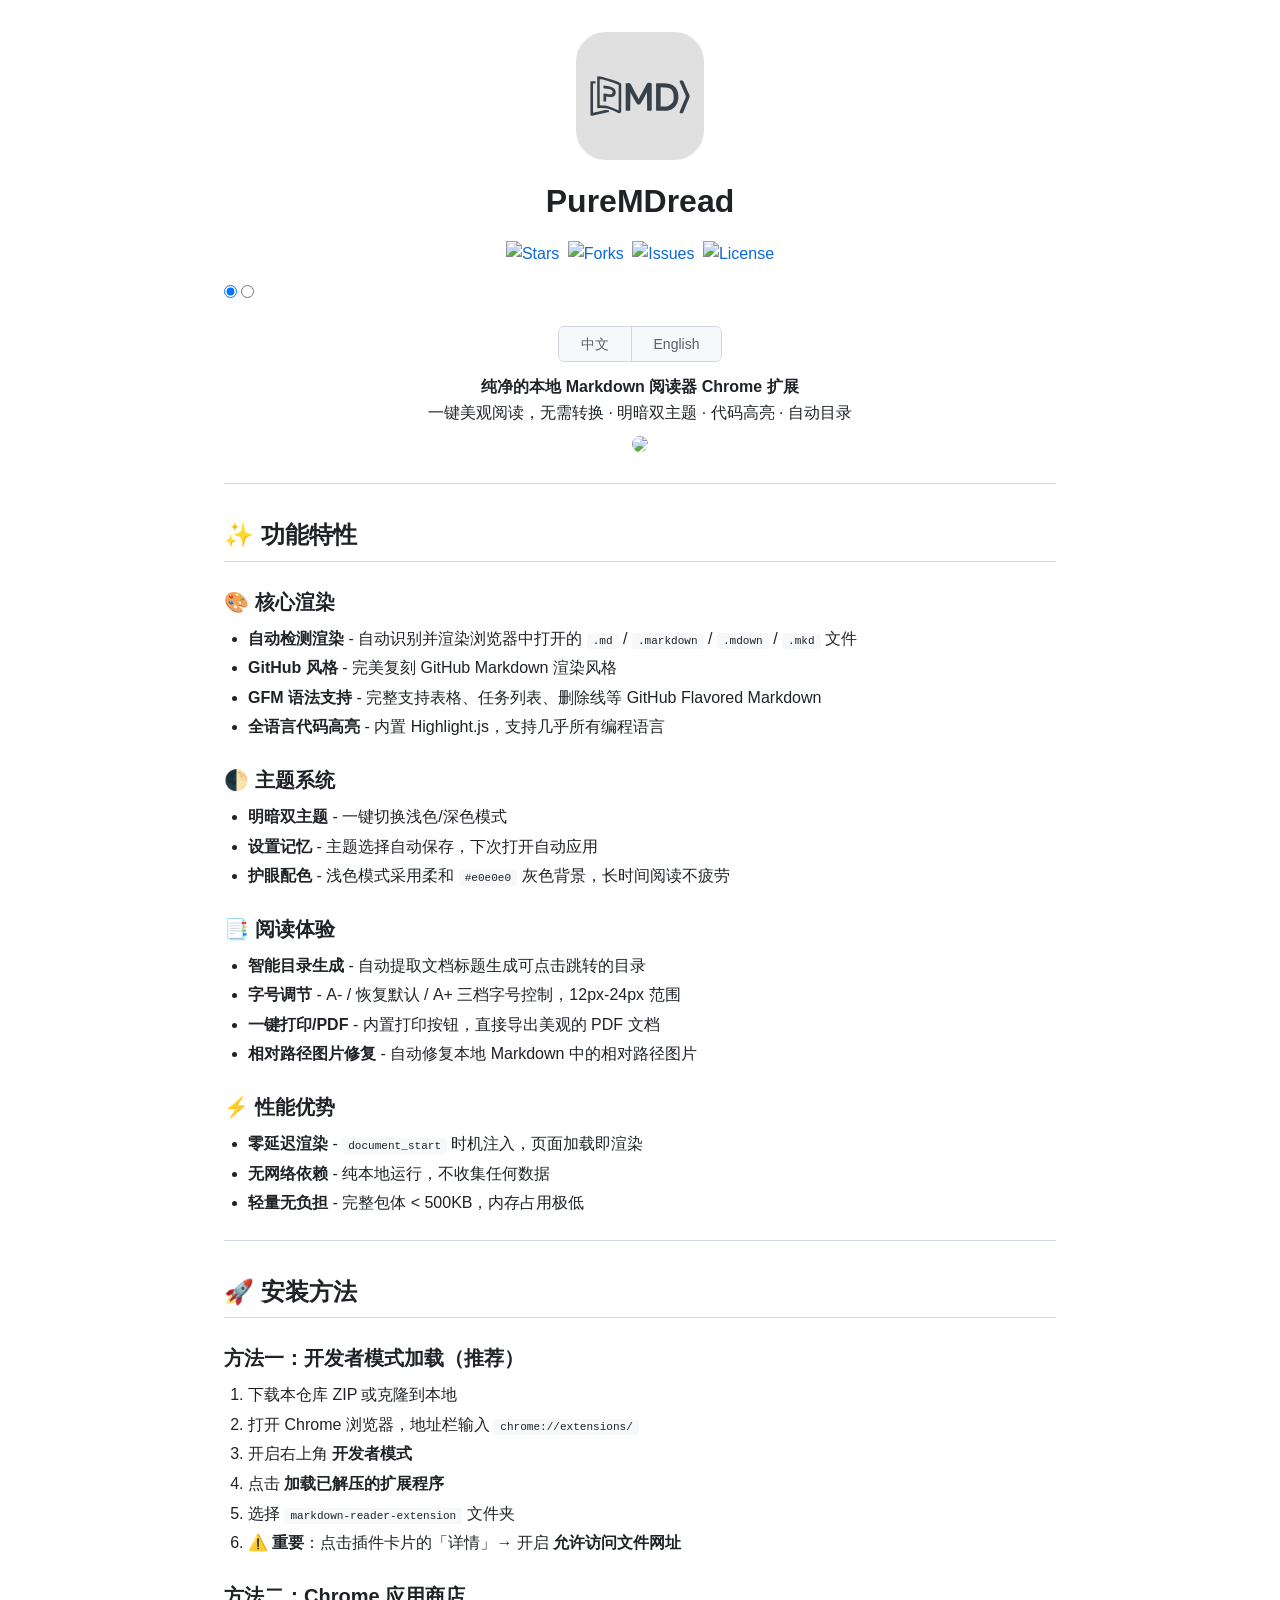
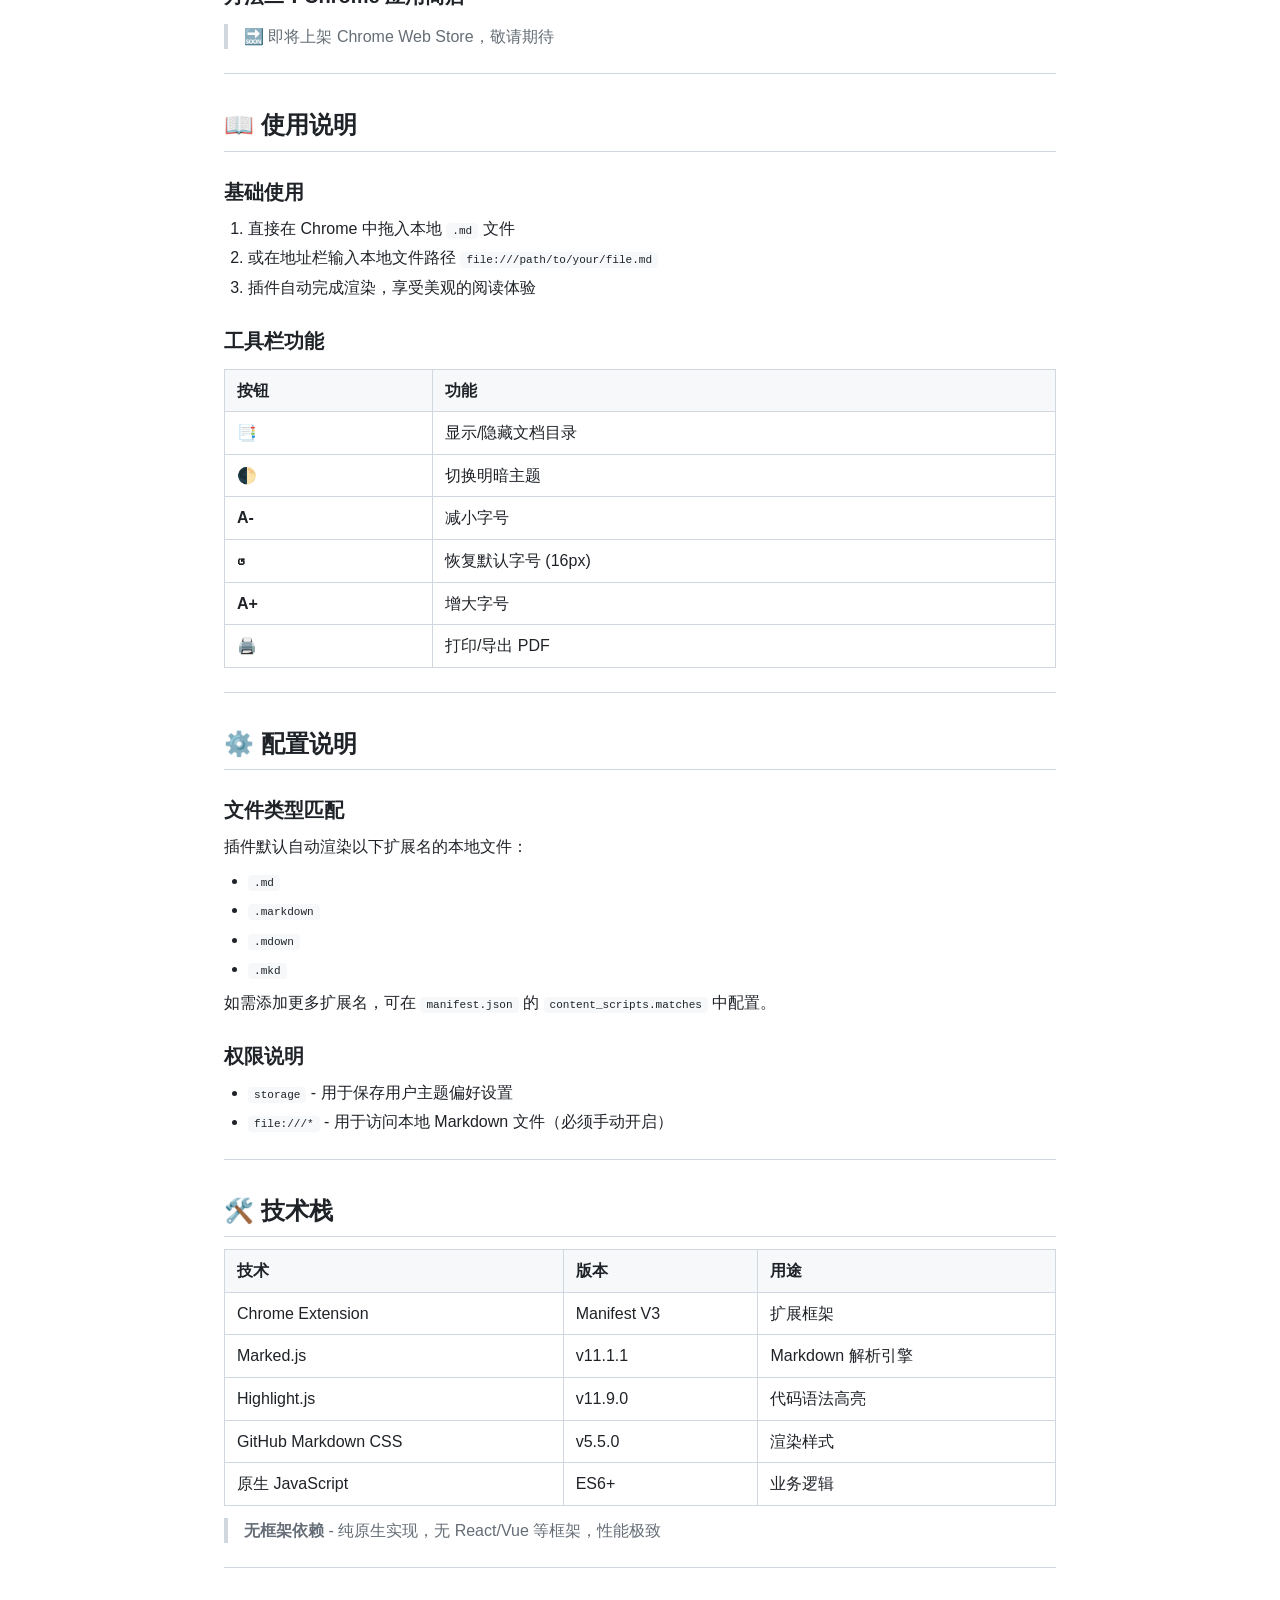
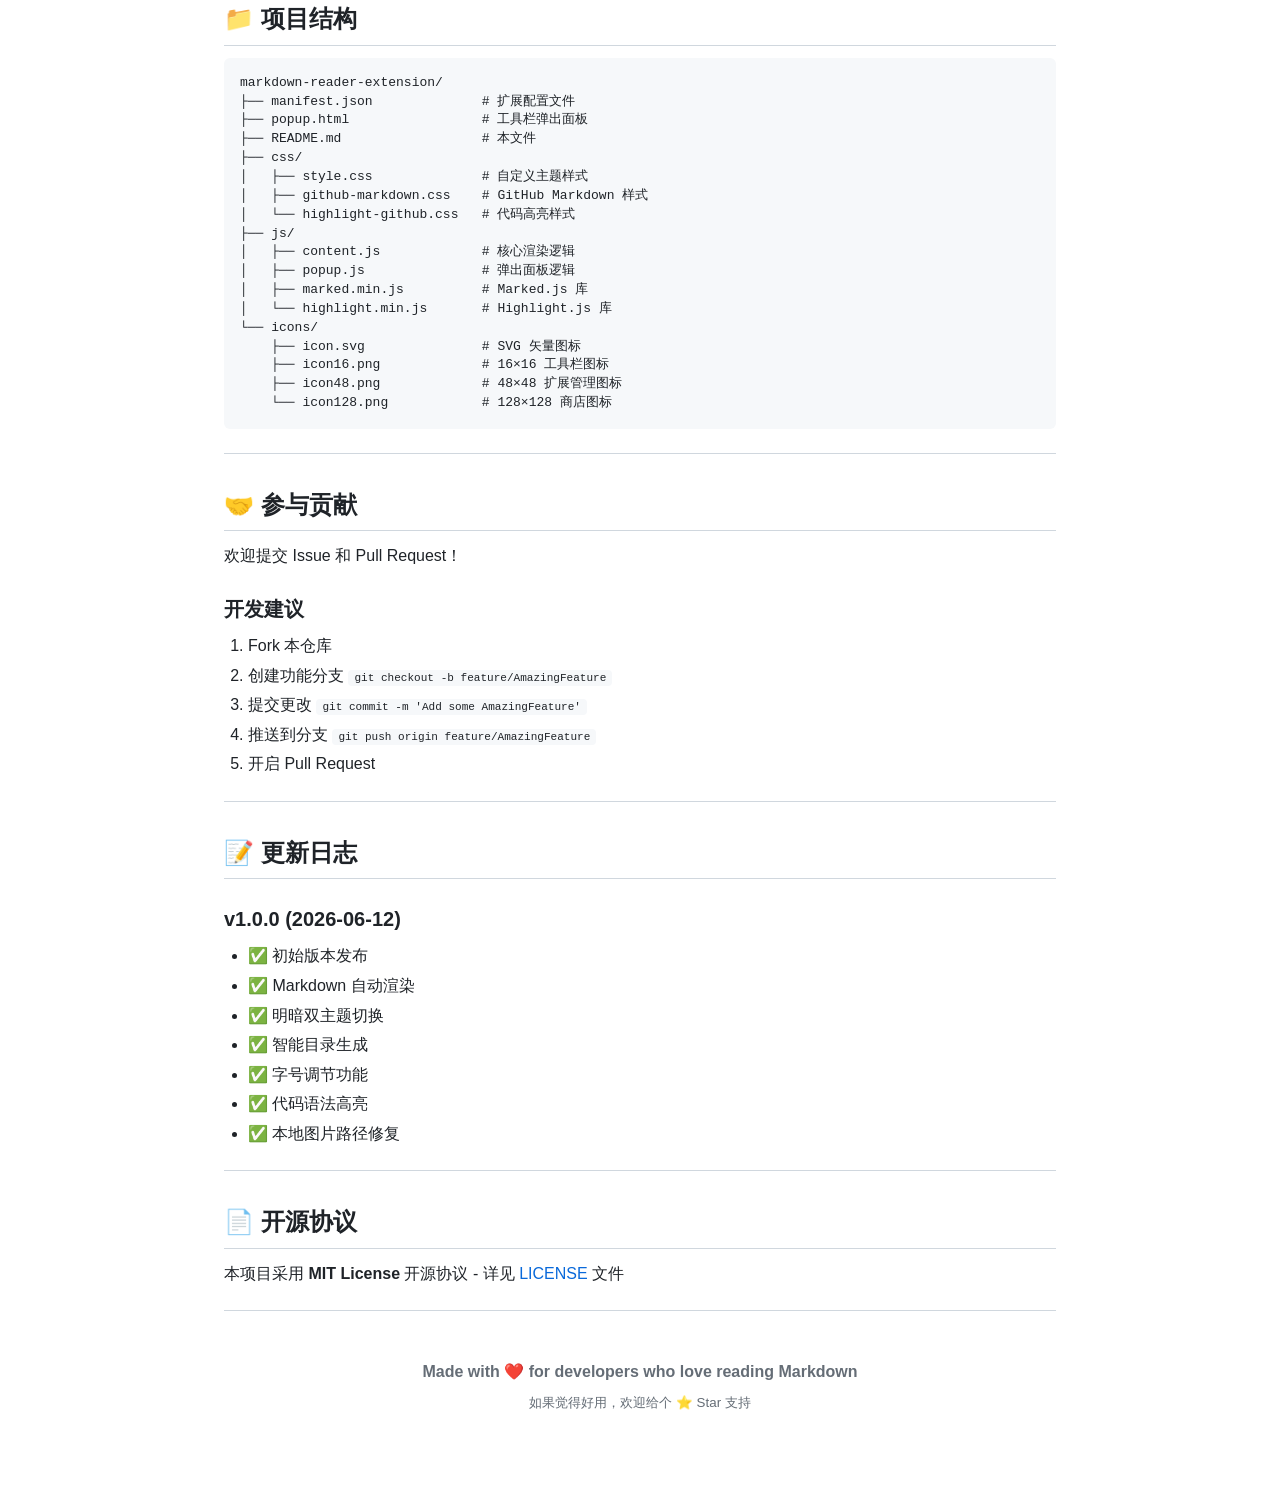
==== index.html @ 2bc2421d "docs: add GitHub Pages index.html with CSS language switch" ====
<!DOCTYPE html>
<html lang="zh-CN">
<head>
<meta charset="UTF-8">
<meta name="viewport" content="width=device-width, initial-scale=1.0">
<title>PureMDread</title>
<style>
* { margin: 0; padding: 0; box-sizing: border-box; }
body {
  font-family: -apple-system, BlinkMacSystemFont, "Segoe UI", Helvetica, Arial, sans-serif;
  background: #fff; color: #1f2328; line-height: 1.6;
  max-width: 880px; margin: 0 auto; padding: 32px 24px 64px;
}
img { max-width: 100%; }
a { color: #0969da; text-decoration: none; }
a:hover { text-decoration: underline; }
h1 { font-size: 2em; margin: 8px 0 0; }
h2 { font-size: 1.5em; margin: 32px 0 12px; padding-bottom: 6px; border-bottom: 1px solid #d0d7de; }
h3 { font-size: 1.25em; margin: 24px 0 8px; }
p { margin: 8px 0; }
ul, ol { padding-left: 24px; margin: 8px 0; }
li { margin: 4px 0; }
hr { border: 0; border-top: 1px solid #d0d7de; margin: 24px 0; }
pre { background: #f6f8fa; padding: 16px; border-radius: 6px; overflow-x: auto; font-size: 13px; line-height: 1.45; }
code { background: #f6f8fa; padding: 2px 6px; border-radius: 4px; font-size: 85%; }
pre code { background: none; padding: 0; }
table { border-collapse: collapse; width: 100%; margin: 12px 0; }
th, td { padding: 8px 12px; border: 1px solid #d0d7de; text-align: left; }
th { background: #f6f8fa; font-weight: 600; }
blockquote { border-left: 4px solid #d0d7de; padding: 0 16px; color: #656d76; margin: 12px 0; }
.center { text-align: center; }
.logo { width: 128px; height: 128px; }
.cover { width: 99%; border-radius: 8px; }
.badges { margin: 12px 0; }
.badges img { display: inline-block; margin: 2px; }
.footer { margin-top: 48px; color: #656d76; }

/* ===== Language Switch ===== */
.lang-switch { display: flex; justify-content: center; align-items: center; margin: 20px 0 12px; }
.lang-switch input { display: none; }
.switch-track {
  position: relative; display: inline-flex;
  border: 1px solid #d0d7de; border-radius: 6px; overflow: hidden;
  font-size: 14px; font-weight: 500; user-select: none;
}
.switch-track label {
  padding: 6px 22px; cursor: pointer; color: #57606a; background: #f6f8fa;
  transition: background 0.15s, color 0.15s;
}
.switch-track label:first-of-type { border-right: 1px solid #d0d7de; }
#zh-check:checked ~ .switch-track label[for="zh-check"],
#en-check:checked ~ .switch-track label[for="en-check"] { background: #0969da; color: #fff; }

/* content visibility */
.zh-content, .en-content { display: none; }
#zh-check:checked ~ .zh-content { display: block; }
#en-check:checked ~ .en-content { display: block; }
</style>
</head>
<body>

<div class="center">
  <img class="logo" src="icons/icon.svg" alt="PureMDread Logo">
</div>
<h1 class="center">PureMDread</h1>

<div class="center badges">
  <a href="https://github.com/wu66chen/PureMDread/stargazers">
    <img src="https://img.shields.io/github/stars/wu66chen/PureMDread?style=flat-square" alt="Stars">
  </a>
  <a href="https://github.com/wu66chen/PureMDread/network/members">
    <img src="https://img.shields.io/github/forks/wu66chen/PureMDread?style=flat-square" alt="Forks">
  </a>
  <a href="https://github.com/wu66chen/PureMDread/issues">
    <img src="https://img.shields.io/github/issues/wu66chen/PureMDread?style=flat-square" alt="Issues">
  </a>
  <a href="https://github.com/wu66chen/PureMDread/blob/main/LICENSE">
    <img src="https://img.shields.io/github/license/wu66chen/PureMDread?style=flat-square" alt="License">
  </a>
</div>

<input type="radio" name="lang" id="zh-check" checked>
<input type="radio" name="lang" id="en-check">

<div class="lang-switch">
  <div class="switch-track">
    <label for="zh-check">中文</label>
    <label for="en-check">English</label>
  </div>
</div>

<!-- ==================== 中文 ==================== -->
<div class="zh-content">

<p class="center">
  <strong>纯净的本地 Markdown 阅读器 Chrome 扩展</strong><br>
  一键美观阅读，无需转换 · 明暗双主题 · 代码高亮 · 自动目录
</p>

<p class="center">
  <img class="cover" src="https://github.com/wu66chen/PureMDread/blob/2a7ee3745918485fb0e00359bcd2029d4f76e633/assets/cover.jpg">
</p>

<hr>

<h2>✨ 功能特性</h2>

<h3>🎨 核心渲染</h3>
<ul>
<li><strong>自动检测渲染</strong> - 自动识别并渲染浏览器中打开的 <code>.md</code> / <code>.markdown</code> / <code>.mdown</code> / <code>.mkd</code> 文件</li>
<li><strong>GitHub 风格</strong> - 完美复刻 GitHub Markdown 渲染风格</li>
<li><strong>GFM 语法支持</strong> - 完整支持表格、任务列表、删除线等 GitHub Flavored Markdown</li>
<li><strong>全语言代码高亮</strong> - 内置 Highlight.js，支持几乎所有编程语言</li>
</ul>

<h3>🌓 主题系统</h3>
<ul>
<li><strong>明暗双主题</strong> - 一键切换浅色/深色模式</li>
<li><strong>设置记忆</strong> - 主题选择自动保存，下次打开自动应用</li>
<li><strong>护眼配色</strong> - 浅色模式采用柔和 <code>#e0e0e0</code> 灰色背景，长时间阅读不疲劳</li>
</ul>

<h3>📑 阅读体验</h3>
<ul>
<li><strong>智能目录生成</strong> - 自动提取文档标题生成可点击跳转的目录</li>
<li><strong>字号调节</strong> - A- / 恢复默认 / A+ 三档字号控制，12px-24px 范围</li>
<li><strong>一键打印/PDF</strong> - 内置打印按钮，直接导出美观的 PDF 文档</li>
<li><strong>相对路径图片修复</strong> - 自动修复本地 Markdown 中的相对路径图片</li>
</ul>

<h3>⚡ 性能优势</h3>
<ul>
<li><strong>零延迟渲染</strong> - <code>document_start</code> 时机注入，页面加载即渲染</li>
<li><strong>无网络依赖</strong> - 纯本地运行，不收集任何数据</li>
<li><strong>轻量无负担</strong> - 完整包体 &lt; 500KB，内存占用极低</li>
</ul>

<hr>

<h2>🚀 安装方法</h2>

<h3>方法一：开发者模式加载（推荐）</h3>
<ol>
<li>下载本仓库 ZIP 或克隆到本地</li>
<li>打开 Chrome 浏览器，地址栏输入 <code>chrome://extensions/</code></li>
<li>开启右上角 <strong>开发者模式</strong></li>
<li>点击 <strong>加载已解压的扩展程序</strong></li>
<li>选择 <code>markdown-reader-extension</code> 文件夹</li>
<li>⚠️ <strong>重要</strong>：点击插件卡片的「详情」→ 开启 <strong>允许访问文件网址</strong></li>
</ol>

<h3>方法二：Chrome 应用商店</h3>
<blockquote>🔜 即将上架 Chrome Web Store，敬请期待</blockquote>

<hr>

<h2>📖 使用说明</h2>

<h3>基础使用</h3>
<ol>
<li>直接在 Chrome 中拖入本地 <code>.md</code> 文件</li>
<li>或在地址栏输入本地文件路径 <code>file:///path/to/your/file.md</code></li>
<li>插件自动完成渲染，享受美观的阅读体验</li>
</ol>

<h3>工具栏功能</h3>
<table>
<tr><th>按钮</th><th>功能</th></tr>
<tr><td>📑</td><td>显示/隐藏文档目录</td></tr>
<tr><td>🌓</td><td>切换明暗主题</td></tr>
<tr><td><strong>A-</strong></td><td>减小字号</td></tr>
<tr><td><strong>↺</strong></td><td>恢复默认字号 (16px)</td></tr>
<tr><td><strong>A+</strong></td><td>增大字号</td></tr>
<tr><td>🖨️</td><td>打印/导出 PDF</td></tr>
</table>

<hr>

<h2>⚙️ 配置说明</h2>

<h3>文件类型匹配</h3>
<p>插件默认自动渲染以下扩展名的本地文件：</p>
<ul>
<li><code>.md</code></li>
<li><code>.markdown</code></li>
<li><code>.mdown</code></li>
<li><code>.mkd</code></li>
</ul>
<p>如需添加更多扩展名，可在 <code>manifest.json</code> 的 <code>content_scripts.matches</code> 中配置。</p>

<h3>权限说明</h3>
<ul>
<li><code>storage</code> - 用于保存用户主题偏好设置</li>
<li><code>file:///*</code> - 用于访问本地 Markdown 文件（必须手动开启）</li>
</ul>

<hr>

<h2>🛠️ 技术栈</h2>

<table>
<tr><th>技术</th><th>版本</th><th>用途</th></tr>
<tr><td>Chrome Extension</td><td>Manifest V3</td><td>扩展框架</td></tr>
<tr><td>Marked.js</td><td>v11.1.1</td><td>Markdown 解析引擎</td></tr>
<tr><td>Highlight.js</td><td>v11.9.0</td><td>代码语法高亮</td></tr>
<tr><td>GitHub Markdown CSS</td><td>v5.5.0</td><td>渲染样式</td></tr>
<tr><td>原生 JavaScript</td><td>ES6+</td><td>业务逻辑</td></tr>
</table>

<blockquote><strong>无框架依赖</strong> - 纯原生实现，无 React/Vue 等框架，性能极致</blockquote>

<hr>

<h2>📁 项目结构</h2>

<pre>markdown-reader-extension/
├── manifest.json              # 扩展配置文件
├── popup.html                 # 工具栏弹出面板
├── README.md                  # 本文件
├── css/
│   ├── style.css              # 自定义主题样式
│   ├── github-markdown.css    # GitHub Markdown 样式
│   └── highlight-github.css   # 代码高亮样式
├── js/
│   ├── content.js             # 核心渲染逻辑
│   ├── popup.js               # 弹出面板逻辑
│   ├── marked.min.js          # Marked.js 库
│   └── highlight.min.js       # Highlight.js 库
└── icons/
    ├── icon.svg               # SVG 矢量图标
    ├── icon16.png             # 16×16 工具栏图标
    ├── icon48.png             # 48×48 扩展管理图标
    └── icon128.png            # 128×128 商店图标</pre>

<hr>

<h2>🤝 参与贡献</h2>
<p>欢迎提交 Issue 和 Pull Request！</p>

<h3>开发建议</h3>
<ol>
<li>Fork 本仓库</li>
<li>创建功能分支 <code>git checkout -b feature/AmazingFeature</code></li>
<li>提交更改 <code>git commit -m 'Add some AmazingFeature'</code></li>
<li>推送到分支 <code>git push origin feature/AmazingFeature</code></li>
<li>开启 Pull Request</li>
</ol>

<hr>

<h2>📝 更新日志</h2>
<h3>v1.0.0 (2026-06-12)</h3>
<ul>
<li>✅ 初始版本发布</li>
<li>✅ Markdown 自动渲染</li>
<li>✅ 明暗双主题切换</li>
<li>✅ 智能目录生成</li>
<li>✅ 字号调节功能</li>
<li>✅ 代码语法高亮</li>
<li>✅ 本地图片路径修复</li>
</ul>

<hr>

<h2>📄 开源协议</h2>
<p>本项目采用 <strong>MIT License</strong> 开源协议 - 详见 <a href="LICENSE">LICENSE</a> 文件</p>

<hr>

<p class="center footer">
  <strong>Made with ❤️ for developers who love reading Markdown</strong><br>
  <sub>如果觉得好用，欢迎给个 ⭐ Star 支持</sub>
</p>

</div>
<!-- ==================== English ==================== -->
<div class="en-content">

<p class="center">
  <strong>A clean, local Markdown reader Chrome extension</strong><br>
  Beautiful rendering with one click, no conversion · Light/Dark themes · Syntax highlighting · Auto TOC
</p>

<p class="center">
  <img class="cover" src="https://github.com/wu66chen/PureMDread/blob/2a7ee3745918485fb0e00359bcd2029d4f76e633/assets/cover.jpg">
</p>

<hr>

<h2>✨ Features</h2>

<h3>🎨 Core Rendering</h3>
<ul>
<li><strong>Auto-detect &amp; Render</strong> - Automatically detects and renders <code>.md</code> / <code>.markdown</code> / <code>.mdown</code> / <code>.mkd</code> files opened in the browser</li>
<li><strong>GitHub Style</strong> - Faithfully reproduces the GitHub Flavored Markdown rendering style</li>
<li><strong>GFM Support</strong> - Full support for tables, task lists, strikethrough, and all GitHub Flavored Markdown features</li>
<li><strong>Universal Syntax Highlighting</strong> - Built-in Highlight.js, supporting virtually all programming languages</li>
</ul>

<h3>🌓 Theme System</h3>
<ul>
<li><strong>Light &amp; Dark Themes</strong> - One-click toggle between light and dark modes</li>
<li><strong>Preference Memory</strong> - Theme selection is automatically saved and applied on next launch</li>
<li><strong>Eye-Friendly Colors</strong> - Light mode uses a soft <code>#e0e0e0</code> gray background for comfortable long reading sessions</li>
</ul>

<h3>📑 Reading Experience</h3>
<ul>
<li><strong>Smart TOC Generation</strong> - Automatically extracts document headings to generate a clickable table of contents</li>
<li><strong>Font Size Control</strong> - Three-level adjustment: A- / Reset / A+, ranging from 12px to 24px</li>
<li><strong>One-click Print/PDF</strong> - Built-in print button for exporting beautifully formatted PDF documents</li>
<li><strong>Relative Path Image Fix</strong> - Automatically resolves relative image paths in local Markdown files</li>
</ul>

<h3>⚡ Performance</h3>
<ul>
<li><strong>Zero-latency Rendering</strong> - Injected at <code>document_start</code>, renders as the page loads</li>
<li><strong>No Network Dependency</strong> - Runs entirely locally, collects zero data</li>
<li><strong>Lightweight</strong> - Full package under 500KB, minimal memory footprint</li>
</ul>

<hr>

<h2>🚀 Installation</h2>

<h3>Method 1: Developer Mode (Recommended)</h3>
<ol>
<li>Download the repository ZIP or clone it locally</li>
<li>Open Chrome and navigate to <code>chrome://extensions/</code></li>
<li>Enable <strong>Developer mode</strong> in the top right corner</li>
<li>Click <strong>Load unpacked</strong></li>
<li>Select the <code>markdown-reader-extension</code> folder</li>
<li>⚠️ <strong>Important</strong>: Click "Details" on the extension card → Enable <strong>Allow access to file URLs</strong></li>
</ol>

<h3>Method 2: Chrome Web Store</h3>
<blockquote>🔜 Coming soon to Chrome Web Store</blockquote>

<hr>

<h2>📖 Usage</h2>

<h3>Basics</h3>
<ol>
<li>Drag and drop a local <code>.md</code> file directly into Chrome</li>
<li>Or enter a local file path in the address bar: <code>file:///path/to/your/file.md</code></li>
<li>The extension will automatically render it for a beautiful reading experience</li>
</ol>

<h3>Toolbar</h3>
<table>
<tr><th>Button</th><th>Function</th></tr>
<tr><td>📑</td><td>Show/hide Table of Contents</td></tr>
<tr><td>🌓</td><td>Toggle Light/Dark theme</td></tr>
<tr><td><strong>A-</strong></td><td>Decrease font size</td></tr>
<tr><td><strong>↺</strong></td><td>Reset font size (16px)</td></tr>
<tr><td><strong>A+</strong></td><td>Increase font size</td></tr>
<tr><td>🖨️</td><td>Print / Export PDF</td></tr>
</table>

<hr>

<h2>⚙️ Configuration</h2>

<h3>File Type Matching</h3>
<p>The extension automatically renders local files with the following extensions:</p>
<ul>
<li><code>.md</code></li>
<li><code>.markdown</code></li>
<li><code>.mdown</code></li>
<li><code>.mkd</code></li>
</ul>
<p>To add more extensions, configure <code>content_scripts.matches</code> in <code>manifest.json</code>.</p>

<h3>Permissions</h3>
<ul>
<li><code>storage</code> - Used to save your theme preference</li>
<li><code>file:///*</code> - Required to access local Markdown files (must be manually enabled)</li>
</ul>

<hr>

<h2>🛠️ Tech Stack</h2>

<table>
<tr><th>Technology</th><th>Version</th><th>Purpose</th></tr>
<tr><td>Chrome Extension</td><td>Manifest V3</td><td>Extension framework</td></tr>
<tr><td>Marked.js</td><td>v11.1.1</td><td>Markdown parsing engine</td></tr>
<tr><td>Highlight.js</td><td>v11.9.0</td><td>Code syntax highlighting</td></tr>
<tr><td>GitHub Markdown CSS</td><td>v5.5.0</td><td>Rendering styles</td></tr>
<tr><td>Vanilla JavaScript</td><td>ES6+</td><td>Business logic</td></tr>
</table>

<blockquote><strong>Zero Framework Dependency</strong> - Pure vanilla implementation, no React/Vue, maximum performance</blockquote>

<hr>

<h2>📁 Project Structure</h2>

<pre>markdown-reader-extension/
├── manifest.json              # Extension configuration file
├── popup.html                 # Toolbar popup panel
├── README.md                  # This file
├── css/
│   ├── style.css              # Custom theme styles
│   ├── github-markdown.css    # GitHub Markdown styles
│   └── highlight-github.css   # Code highlighting styles
├── js/
│   ├── content.js             # Core rendering logic
│   ├── popup.js               # Popup panel logic
│   ├── marked.min.js          # Marked.js library
│   └── highlight.min.js       # Highlight.js library
└── icons/
    ├── icon.svg               # SVG vector icon
    ├── icon16.png             # 16×16 toolbar icon
    ├── icon48.png             # 48×48 extension management icon
    └── icon128.png            # 128×128 store icon</pre>

<hr>

<h2>🤝 Contributing</h2>
<p>Issues and Pull Requests are welcome!</p>

<h3>Development Guide</h3>
<ol>
<li>Fork this repository</li>
<li>Create a feature branch: <code>git checkout -b feature/AmazingFeature</code></li>
<li>Commit your changes: <code>git commit -m 'Add some AmazingFeature'</code></li>
<li>Push to the branch: <code>git push origin feature/AmazingFeature</code></li>
<li>Open a Pull Request</li>
</ol>

<hr>

<h2>📝 Changelog</h2>
<h3>v1.0.0 (2026-06-12)</h3>
<ul>
<li>✅ Initial release</li>
<li>✅ Markdown auto-rendering</li>
<li>✅ Light/Dark theme toggle</li>
<li>✅ Smart TOC generation</li>
<li>✅ Font size adjustment</li>
<li>✅ Code syntax highlighting</li>
<li>✅ Local image path resolution</li>
</ul>

<hr>

<h2>📄 License</h2>
<p>This project is licensed under the <strong>MIT License</strong> - see the <a href="LICENSE">LICENSE</a> file for details.</p>

<hr>

<p class="center footer">
  <strong>Made with ❤️ for developers who love reading Markdown</strong><br>
  <sub>If you find this useful, please give it a ⭐ Star!</sub>
</p>

</div>

</body>
</html>
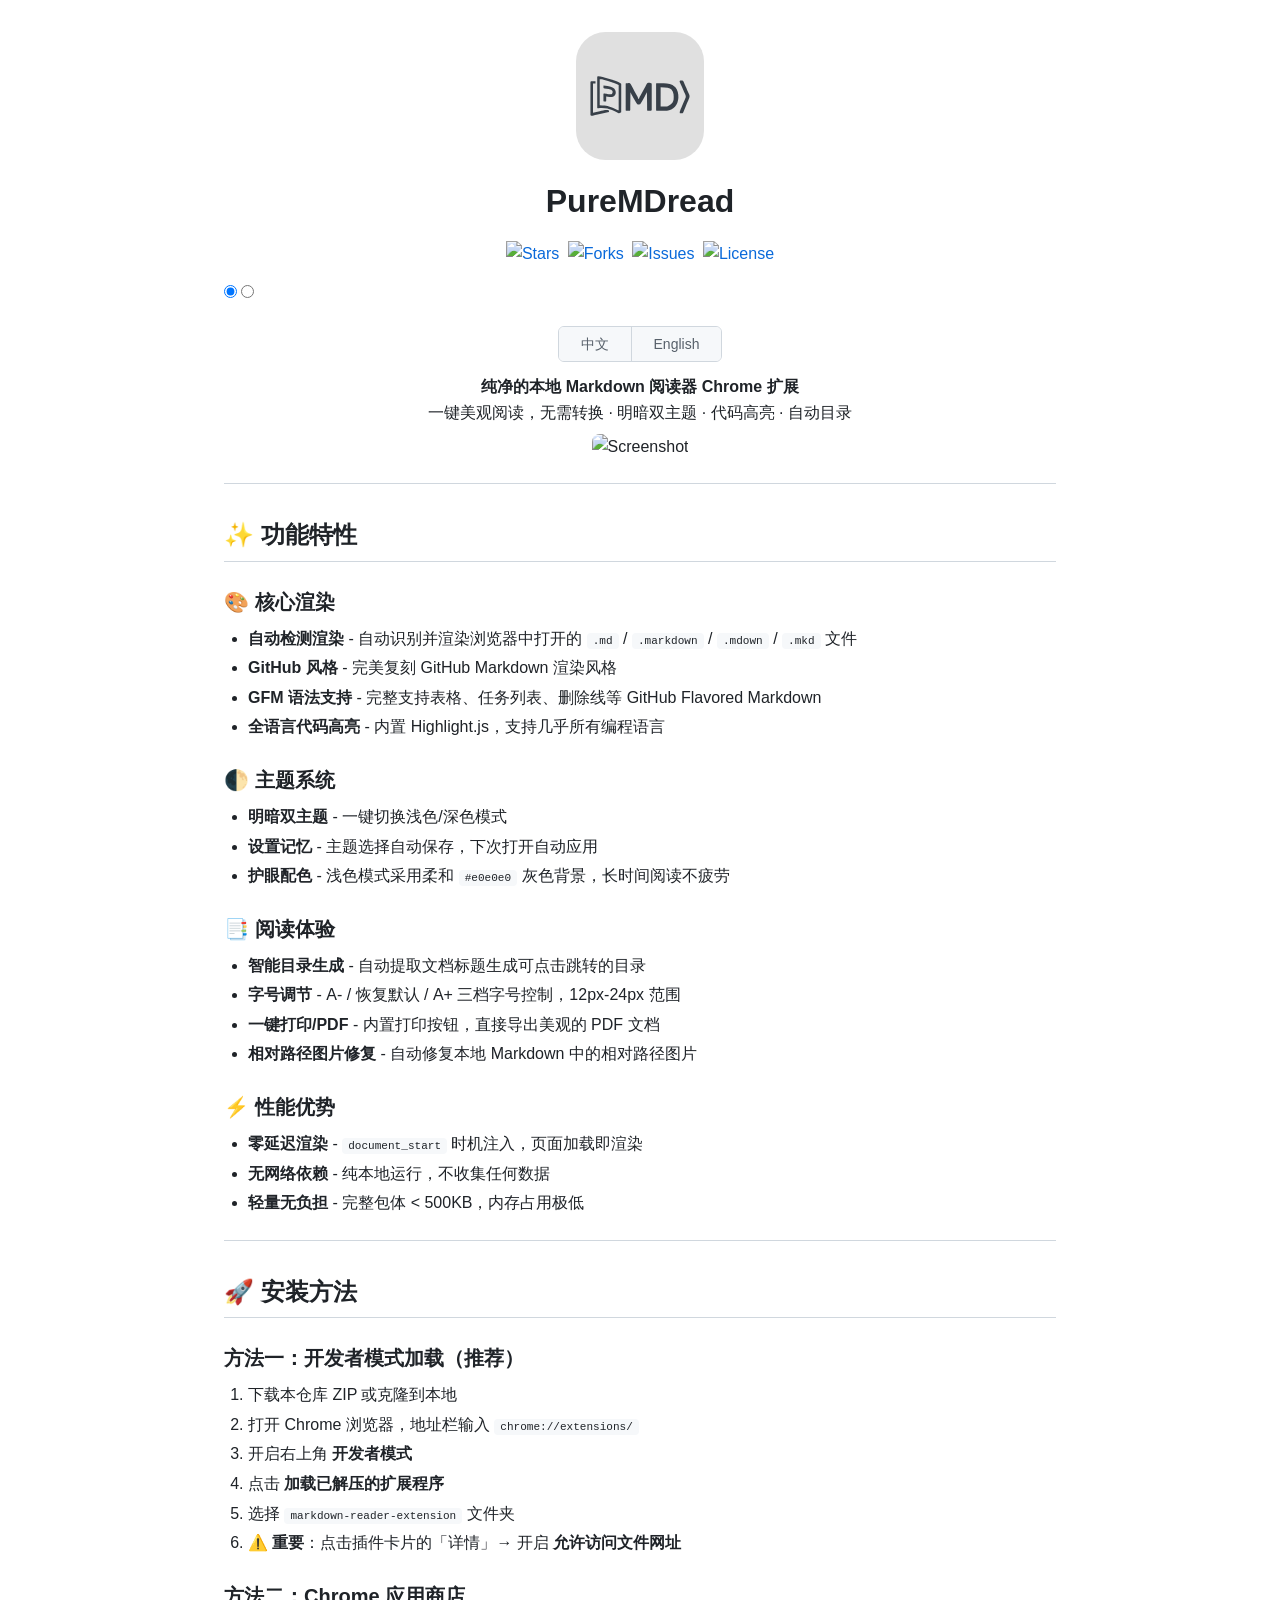
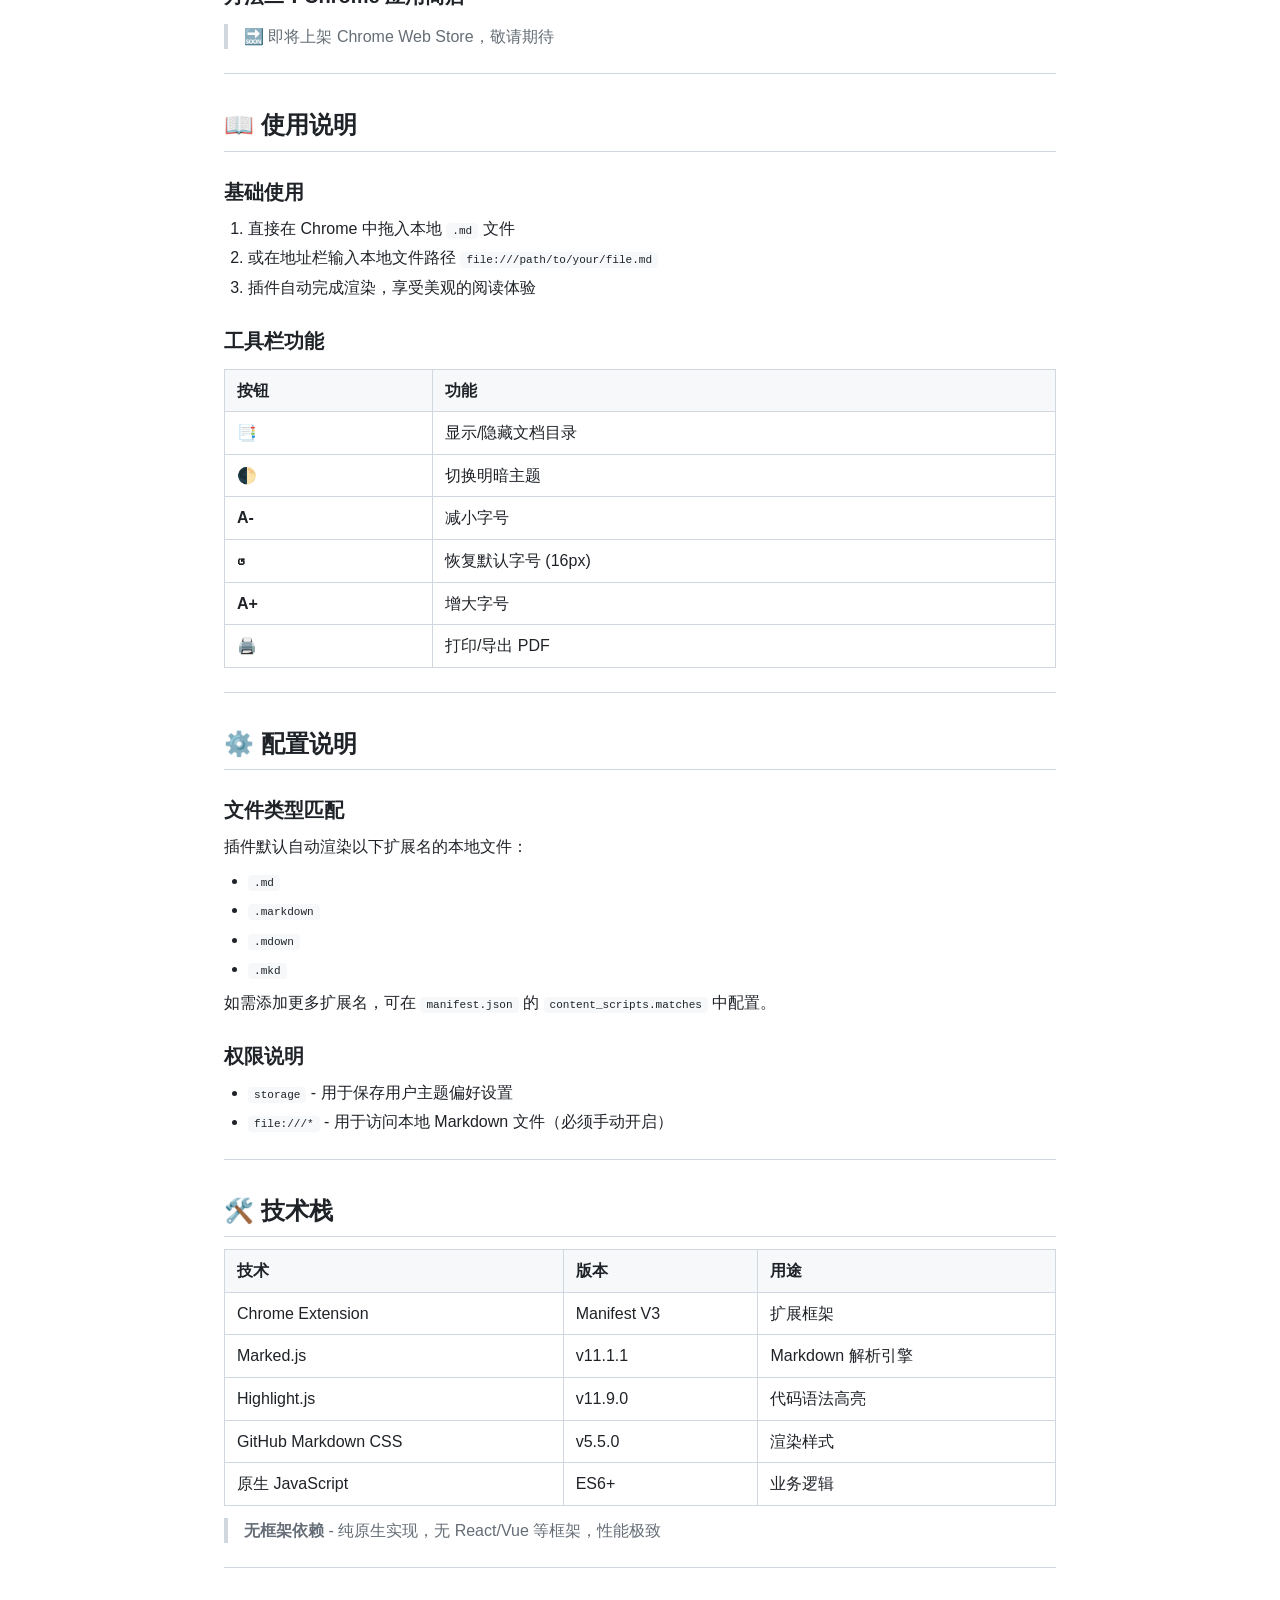
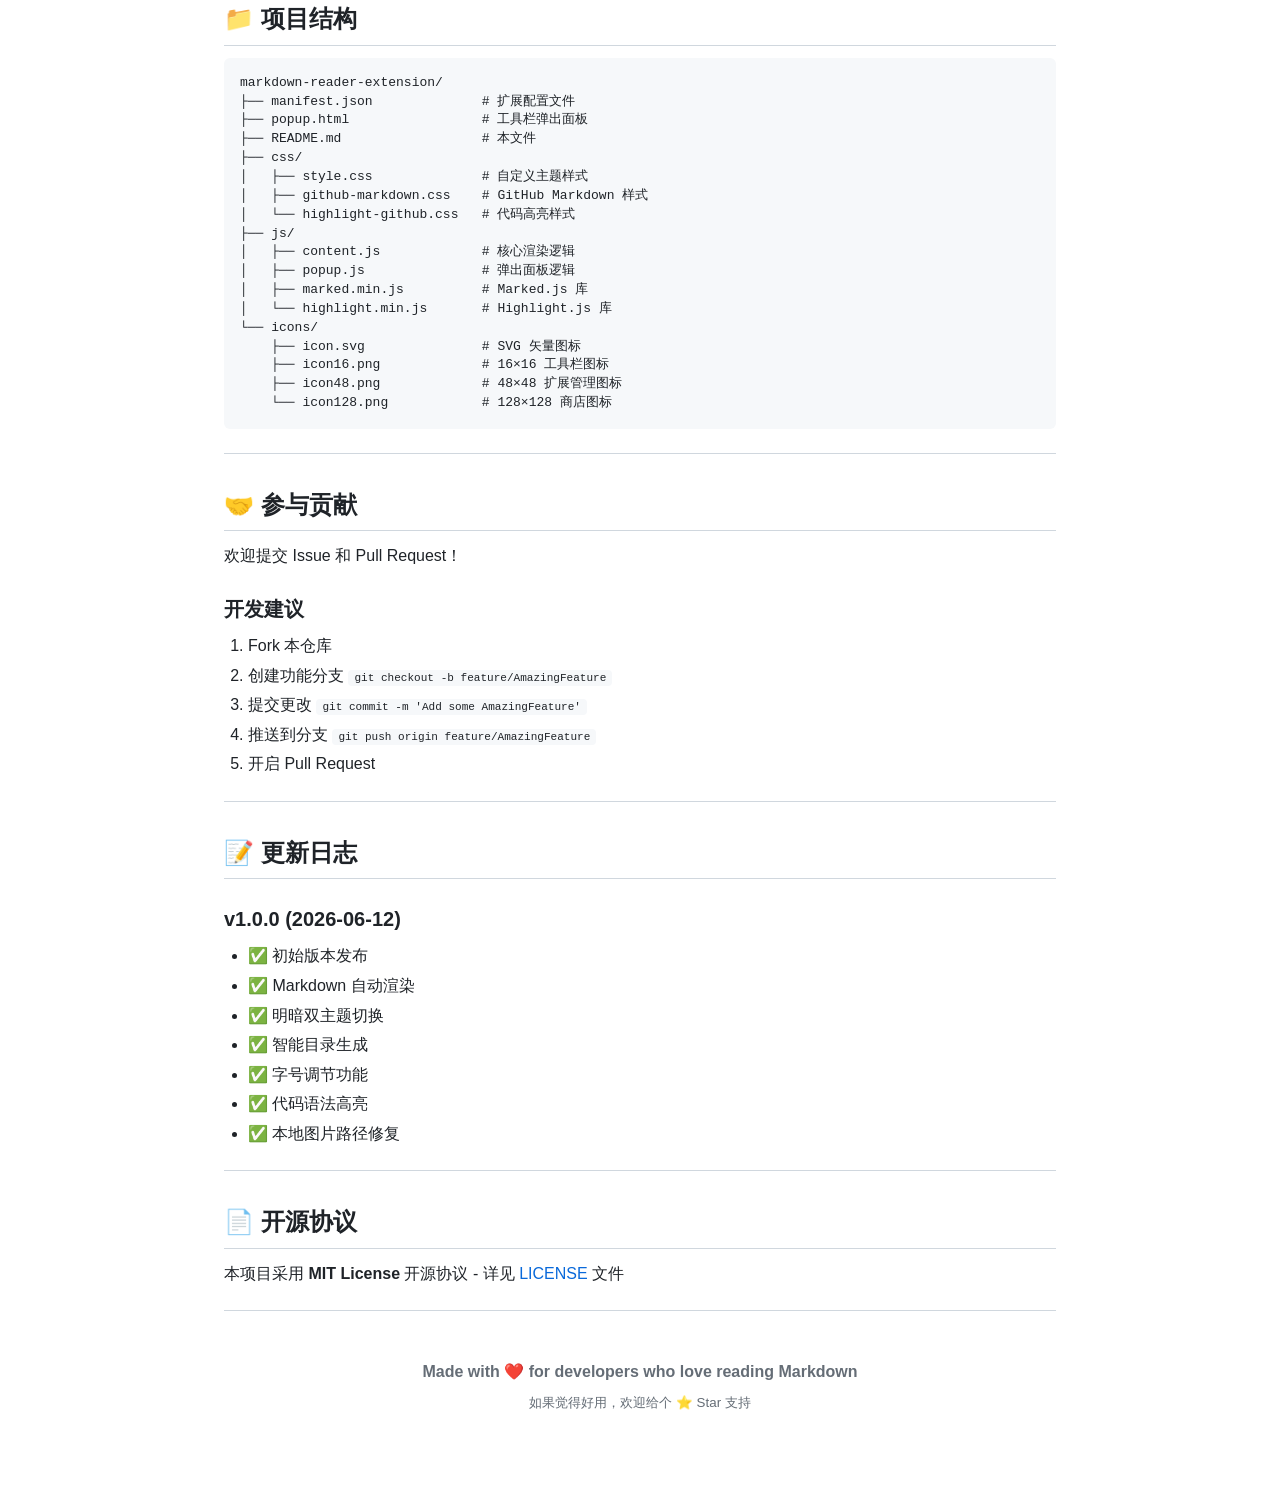
==== commit 776ec568: "fix: inline SVG logo, fix cover image to raw URL" ====
--- a/index.html
+++ b/index.html
@@ -29,13 +29,13 @@
 th { background: #f6f8fa; font-weight: 600; }
 blockquote { border-left: 4px solid #d0d7de; padding: 0 16px; color: #656d76; margin: 12px 0; }
 .center { text-align: center; }
-.logo { width: 128px; height: 128px; }
+.logo { width: 128px; height: 128px; display: inline-block; }
+.logo svg { width: 128px; height: 128px; }
 .cover { width: 99%; border-radius: 8px; }
 .badges { margin: 12px 0; }
 .badges img { display: inline-block; margin: 2px; }
 .footer { margin-top: 48px; color: #656d76; }
 
-/* ===== Language Switch ===== */
 .lang-switch { display: flex; justify-content: center; align-items: center; margin: 20px 0 12px; }
 .lang-switch input { display: none; }
 .switch-track {
@@ -51,7 +51,6 @@
 #zh-check:checked ~ .switch-track label[for="zh-check"],
 #en-check:checked ~ .switch-track label[for="en-check"] { background: #0969da; color: #fff; }
 
-/* content visibility */
 .zh-content, .en-content { display: none; }
 #zh-check:checked ~ .zh-content { display: block; }
 #en-check:checked ~ .en-content { display: block; }
@@ -60,7 +59,26 @@
 <body>
 
 <div class="center">
-  <img class="logo" src="icons/icon.svg" alt="PureMDread Logo">
+  <div class="logo">
+    <?xml version="1.0" encoding="UTF-8"?>
+<svg id="_图层_1" data-name="图层_1" xmlns="http://www.w3.org/2000/svg" version="1.1" viewBox="0 0 512.7 512.7">
+  <defs>
+    <style>
+      .st0 { fill: #e0e0e0; }
+      .st1 { fill: #384049; }
+    </style>
+  </defs>
+  <rect class="st0" width="512.7" height="512.7" rx="118.6" ry="118.6"/>
+  <g>
+    <path class="st1" d="M297.7,204q3.3.5,5.3,2.5.3,1.9.3,4.3c0,.9,0,1.8,0,2.7,0,1,0,2,0,3,0,1,0,2.1,0,3.2,0,3.5,0,6.9,0,10.4,0,2.4,0,4.8,0,7.2,0,5,0,10,0,15.1,0,6.4,0,12.9,0,19.3,0,4.9,0,9.9,0,14.8,0,2.4,0,4.8,0,7.1,0,3.3,0,6.6,0,9.9,0,1,0,2,0,3,0,.9,0,1.8,0,2.7,0,.8,0,1.6,0,2.4q-.3,1.9-2.3,3.9c-2.6.2-5,.2-7.6.2-.7,0-1.4,0-2.1,0q-5.2,0-6.3-1.2c-.1-2.3-.2-4.5-.2-6.8,0-.7,0-1.4,0-2.2,0-2.4,0-4.7,0-7.1,0-1.6,0-3.3,0-4.9,0-4.3-.1-8.6-.2-12.9,0-4.4-.1-8.8-.2-13.2-.1-8.6-.2-17.3-.3-25.9q-.2.3-1.1,2c-1.7,3.1-3.3,6.2-5,9.2-.6,1-1.1,2.1-1.7,3.2q-13.6,25.2-19.2,33.6-2.6.6-5.8.7c-1,0-2.1.1-3.1.2-4.1-1.2-4.9-3-6.9-6.6-.4-.7-.8-1.5-1.2-2.3-.7-1.3-1.5-2.6-2.3-3.9-.8-1.4-1.5-2.8-2.3-4.2-.4-.7-.8-1.4-1.2-2.2-3.5-6.4-7.1-12.9-10.6-19.3-.5-1-1.1-2-1.7-3-1.3-2.4-2.7-4.9-4-7.3,0,.9,0,1.8,0,2.8,0,8.6-.2,17.2-.3,25.7,0,4.4-.1,8.8-.2,13.2,0,4.3,0,8.5-.2,12.8,0,1.6,0,3.3,0,4.9,0,2.3,0,4.5,0,6.8,0,1.3,0,2.6,0,3.9q-.2,2.9-1.2,3.9c-2.7,0-5.3.1-8,.1q-.4,0-2.3,0-5.6,0-6.7-1.1c0-1.4-.1-2.8-.1-4.2,0-.9,0-1.8,0-2.8,0-1,0-2,0-3,0-1.1,0-2.1,0-3.2,0-3.5,0-7,0-10.5,0-2.4,0-4.8,0-7.3,0-5.1,0-10.1,0-15.2,0-6.5,0-13,0-19.6,0-5,0-10,0-15,0-2.4,0-4.8,0-7.2,0-3.4,0-6.7,0-10.1,0-1,0-2,0-3q0-.5,0-2.8c0-.8,0-1.6,0-2.4q.1-1.8,1.1-2.8c2.6-.3,5.1-.5,7.7-.6q.4,0,2.1-.2c2.3,0,4,0,6.2.8,2.7,2.6,4.3,5.7,6,9,.6,1,1.1,2,1.7,3,1.9,3.4,3.7,6.8,5.4,10.2,1.3,2.5,2.6,5,4,7.4q.2.3,1,1.9c3.7,7,7.5,13.9,11.3,20.7.5.8.9,1.7,1.4,2.5.4.7.7,2.2,1.2,3.2s1.4,2.8,2.2,4.7c.7.7,1.2.9,1.8,0,.3-.9.5-1.5.7-2.4,1.2-3.5,2.8-6.6,4.6-9.9.3-.6.7-1.2,1-1.8,1.1-2,2.1-3.9,3.2-5.9.7-1.4,1.5-2.7,2.2-4.1q9.6-17.9,14.3-26.1c1.3-2.3,2.4-4.5,3.4-6.9,3.6-7.9,8.4-7.6,16.3-7.2Z"/>
+    <path class="st1" d="M89,177.5c6.1.7,12,1.7,18,3.1.9.2,1.9.4,2.8.7,11.9,2.8,23.5,6.5,35.2,10.3.9.3,1.9.6,2.9.9q26.8,8.8,33.1,15.1.2,2,.2,4.6c0,1,0,1.9,0,2.9q0,.5,0,3.2c0,1.1,0,2.2,0,3.4,0,3.7,0,7.4,0,11.1,0,2.6,0,5.1,0,7.7,0,6,0,12.1,0,18.1,0,6.9,0,13.8,0,20.6,0,14.1,0,28.3-.1,42.4-1.3.7-2.6,1.3-3.8,2-.7.4-1.4.7-2.2,1.1q-2,.9-4.5.9c-3.9-1.6-7.4-3.6-11-5.7-10.1-5.5-20.4-9.3-31.5-12.4q-.3,0-2.1-.6c-11.5-3.1-24.6-3.8-36.4-1.8q-2.5.4-4.5-.6c0-16.3,0-32.5-.1-48.8,0-7.6,0-15.1,0-22.7,0-6.6,0-13.2,0-19.7,0-3.5,0-7,0-10.5,0-3.9,0-7.8,0-11.7,0-1.2,0-2.3,0-3.5,0-1.1,0-2.1,0-3.2,0-.9,0-1.8,0-2.8.3-3,1.2-4.2,4.3-4.2ZM95,188.5v105c6.6.3,13.2.7,20,1,3.9.6,7.5,1.2,11.2,2.2.9.2,1.8.4,2.8.7,12.4,3.1,23.7,7.7,34.9,13.6q4.9,2.5,7,2.5v-101c-7.3-3.6-14-6.7-21.5-9.4-1.1-.4-2.1-.8-3.2-1.2-11.9-4.2-24-7.4-36.3-10.5-1.1-.3-2.2-.6-3.3-.9-1.1-.3-2.1-.6-3.3-.8-1-.3-1.9-.5-2.9-.8q-2.5-.5-5.5-.5Z"/>
+    <path class="st1" d="M396.7,219.9c-13.5-12.9-28.7-14.8-46.7-14.7-3.1,0-6.2,0-9.4,0-2.1,0-4.1,0-6.2,0q-2.5,0-2.9,0c-1,0-1.9,0-2.9,0-.9,0-1.8,0-2.6,0-3,0-4.9-.5-5.2,3,0,.8,0,1.6,0,2.4q0,2.3,0,2.8c0,1,0,2,0,3,0,3.4,0,6.7,0,10.1,0,2.4,0,4.8,0,7.2,0,5,0,10,0,15,0,6.5,0,13,0,19.6,0,5.1,0,10.1,0,15.2,0,2.4,0,4.8,0,7.3,0,3.5,0,7,0,10.5,0,1.1,0,2.1,0,3.2,0,1,0,2,0,3,0,.9,0,1.8,0,2.8,0,1.4,0,2.8.1,4.2q1.1,1.1,7,1.2,2.2,0,2.6,0c1.8,0,3.6,0,5.4,0,2.8,0,5.7,0,8.5,0,13.3.1,24.7-.5,37.2-5.5,11.2-5.4,20.3-15.5,24.4-27.2.3-.9.6-1.8.8-2.6,1.9-5.5,3-10.9,3.3-16.7.5-16.3-2.3-31.3-13.6-43.9ZM391,270.5c-.8,4.1-2,7.4-4,11-.6,1.1-1.2,2.1-1.8,3.2-6.2,7.5-16.3,13-20.2,13.8s-17.2,0-26,0v-77q34.2,0,43.3,8.9c9.8,12.2,9.8,25.1,8.7,40.1Z"/>
+    <path class="st1" d="M61.9,197.3c.7,0,1.5,0,2.3,0q.4,0,2.4,0,.4,0,2.6,0,.4,0,2.6,0c2.1,0,4.2,0,6.3,0v9h-10v117c8.9-2,17.8-4,27-6,4.5-1,9.1-2,13.6-2.9q.5-.1,3-.7c7.2-1.5,13.4-1.7,20.4.6v6c-15.1,3.6-30.3,7-45.5,10.3-1.9.4-3.8.8-5.7,1.3-2.7.6-5.4,1.2-8.1,1.8q-.4,0-2.5.6c-4.1.9-7.3,1.4-11.3.1-1.7-1.7-1.1-3.9-1.1-6.2,0-1.1,0-2.3,0-3.4,0-1.2,0-2.5,0-3.8,0-1.3,0-2.6,0-4,0-3.6,0-7.2,0-10.8,0-3,0-6,0-9,0-7.1,0-14.1,0-21.2,0-7.3,0-14.6,0-21.9,0-6.2,0-12.5,0-18.7,0-3.7,0-7.5,0-11.2,0-4.2,0-8.3,0-12.5,0-1.2,0-2.5,0-3.8,0-1.1,0-2.3,0-3.4,0-1,0-2,0-3,.3-3,1.1-4.2,4.1-4.6Z"/>
+    <path class="st1" d="M421.9,194.2q.4,0,2.7,0c2.9.4,3.5,1.1,5.4,3.4q1,1.8,1.9,3.9c.3.8.7,1.5,1,2.3q.2.4,1.1,2.5c.4.9.8,1.7,1.1,2.6,1.2,2.8,2.4,5.6,3.6,8.4.8,1.8,1.6,3.7,2.4,5.5,1.2,2.7,2.3,5.4,3.5,8.1,1.8,4.2,3.6,8.3,5.5,12.4.3.7.7,1.4,1,2.2.6,1.3,1.2,2.7,1.8,4,2.5,5.6,2.7,9.1.7,14.9-.6,1.4-1.2,2.8-1.8,4.2-.3.8-.7,1.5-1,2.3-1.1,2.5-2.1,5-3.2,7.5-1.5,3.4-2.9,6.9-4.4,10.3-.4.8-.7,1.7-1.1,2.6-3.6,8.3-6.9,16.7-10.2,25.2-.4.9-.7,1.9-1.1,2.8-.3.8-.6,1.6-.9,2.4q-.9,1.9-2.9,3.9-2.6.2-5.6.1c-1,0-2,0-3,0-.8,0-1.5,0-2.3,0-1.6-4.8,0-8.3,1.8-12.7.3-.7.6-1.5.9-2.3.7-1.6,1.3-3.2,2-4.8,1.1-2.5,2.1-5,3.1-7.5,3.1-7.4,6.2-14.9,9.4-22.2.5-1.1.9-2.2,1.4-3.3.9-2,1.7-4,2.6-5.9.4-.9.8-1.7,1.1-2.6.3-.7.7-1.5,1-2.2,1.4-5.8-1.5-11.2-3.8-16.4-.3-.8-.7-1.5-1-2.3-1.1-2.5-2.2-4.9-3.3-7.4-.7-1.6-1.4-3.2-2.1-4.9-2.8-6.3-5.5-12.6-8.3-18.9-.3-.7-.6-1.5-1-2.2-.6-1.4-1.2-2.7-1.8-4.1q-2.9-6.5-3.2-9.1c2.5-2.5,3.5-2.3,6.9-2.3Z"/>
+    <path class="st1" d="M110,214.5q36.3,4.4,43.7,12.9c4.9,6.3,6.2,11.2,5.3,19.1-1.7,5.3-4.2,9-9,12-4.2,2-7.6,2.3-12.2,2.2-1.2,0-2.5,0-3.8,0-4.5-.3-8.6-1.2-13-2.3,0,.6,0,1.1,0,1.7,0,2.6,0,5.1,0,7.7,0,.9,0,1.8,0,2.7,0,.9,0,1.7,0,2.6,0,.8,0,1.6,0,2.4q-.1,1.9-1.1,2.9-7.5.2-10-1v-30c3.7-.9,5.2-1,8.8-.4q.5,0,2.8.4c.9.2,1.9.3,2.9.5q15,2.4,19.5.1c2.7-3.2,2.7-5.2,2.8-9.2-1-3.5-2.8-5-5.7-7.3-2.6-.9-4.8-1.6-7.5-2.2-.7-.2-1.4-.3-2.1-.5-5.6-1.3-11.2-2.2-16.9-2.9q-2.5-.4-4.5-1.4v-10Z"/>
+  </g>
+</svg>
+  </div>
 </div>
 <h1 class="center">PureMDread</h1>
 
@@ -89,7 +107,6 @@
   </div>
 </div>
 
-<!-- ==================== 中文 ==================== -->
 <div class="zh-content">
 
 <p class="center">
@@ -98,7 +115,7 @@
 </p>
 
 <p class="center">
-  <img class="cover" src="https://github.com/wu66chen/PureMDread/blob/2a7ee3745918485fb0e00359bcd2029d4f76e633/assets/cover.jpg">
+  <img class="cover" src="https://raw.githubusercontent.com/wu66chen/PureMDread/main/assets/cover.jpg" alt="Screenshot">
 </p>
 
 <hr>
@@ -273,7 +290,7 @@
 </p>
 
 </div>
-<!-- ==================== English ==================== -->
+
 <div class="en-content">
 
 <p class="center">
@@ -282,7 +299,7 @@
 </p>
 
 <p class="center">
-  <img class="cover" src="https://github.com/wu66chen/PureMDread/blob/2a7ee3745918485fb0e00359bcd2029d4f76e633/assets/cover.jpg">
+  <img class="cover" src="https://raw.githubusercontent.com/wu66chen/PureMDread/main/assets/cover.jpg" alt="Screenshot">
 </p>
 
 <hr>
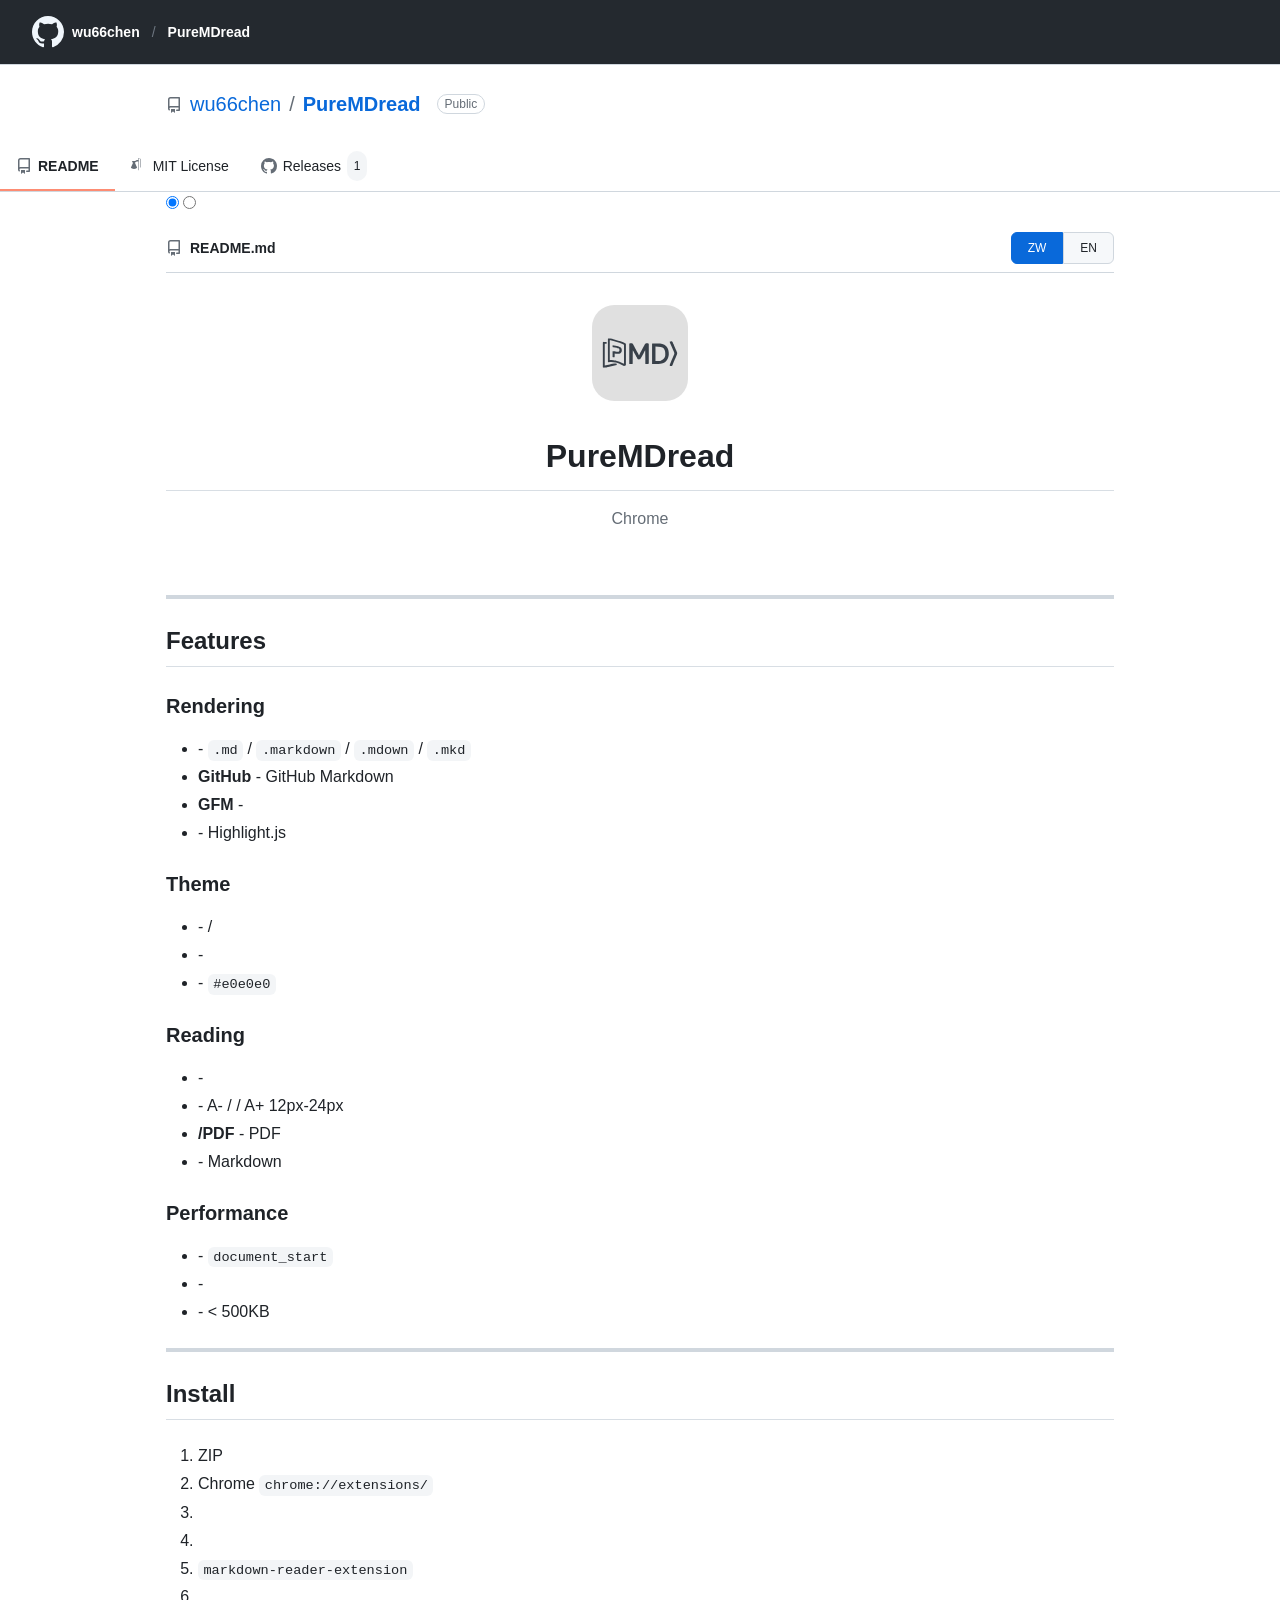
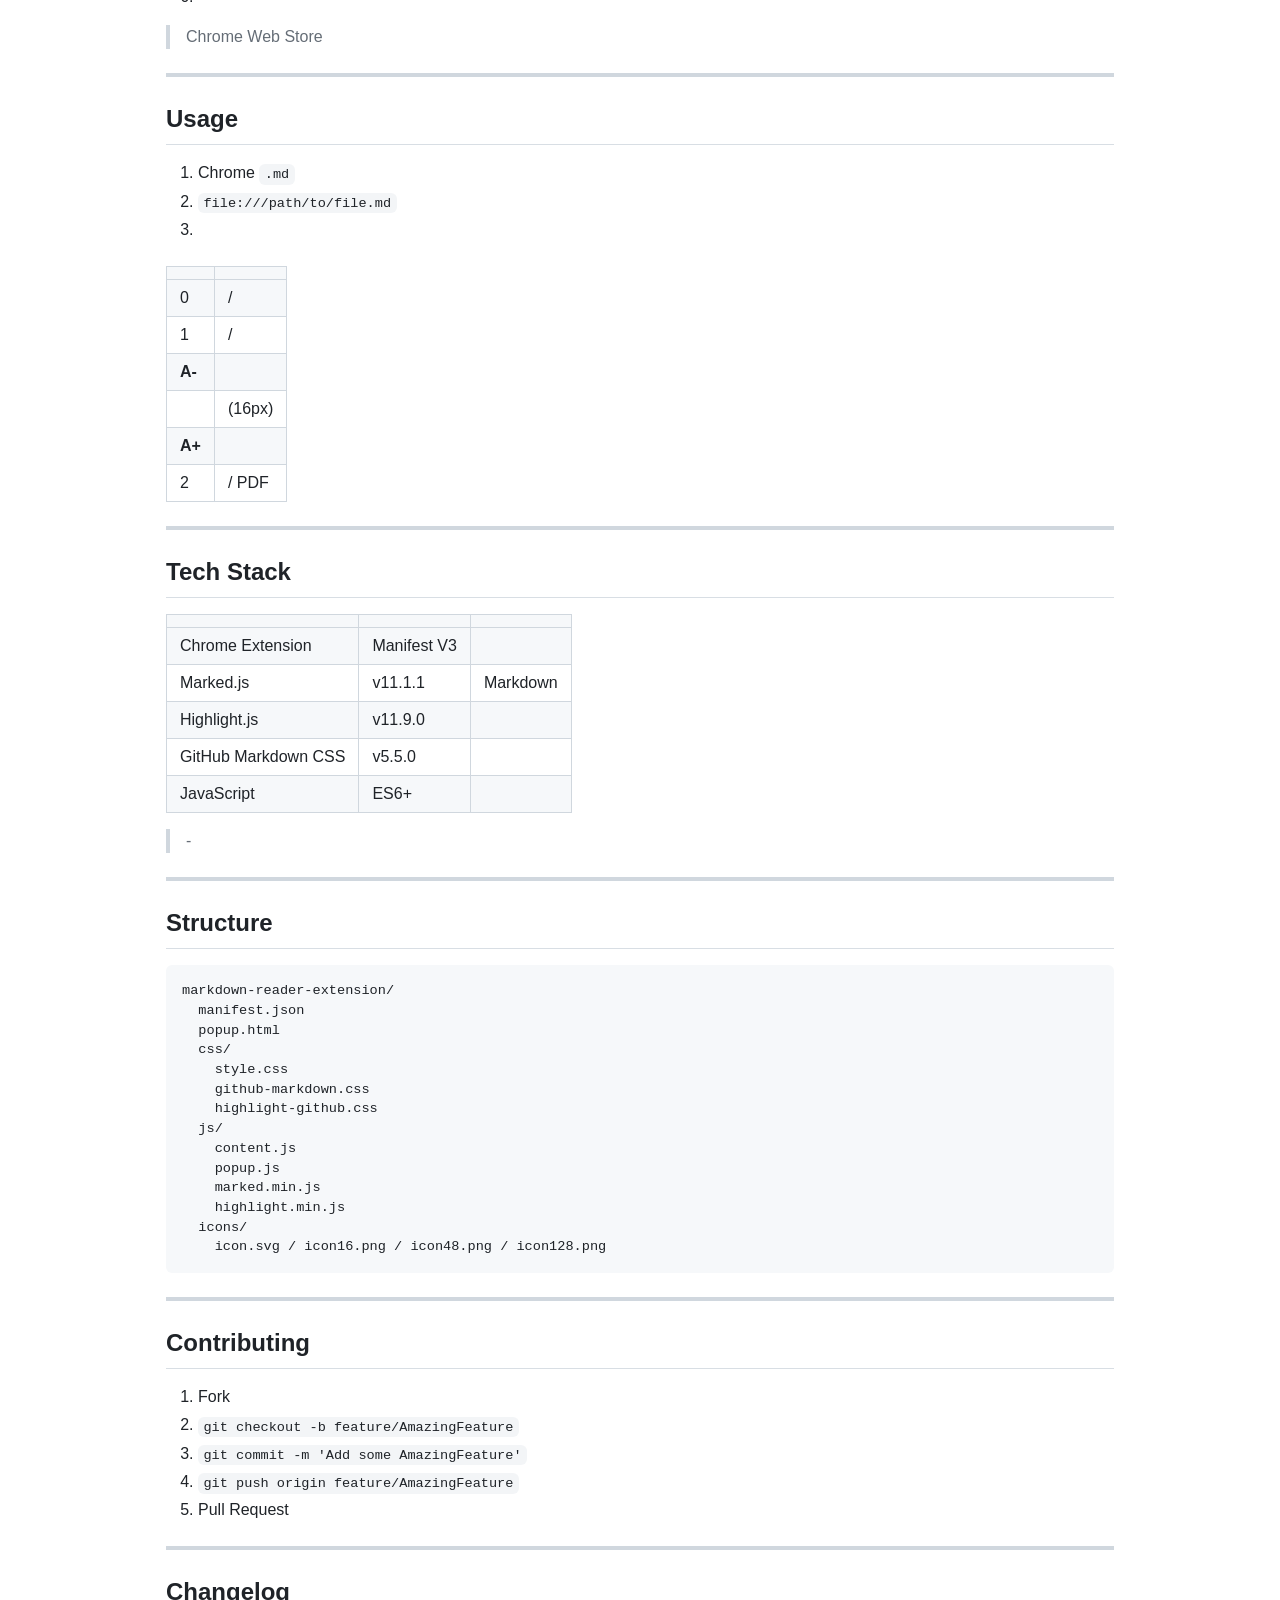
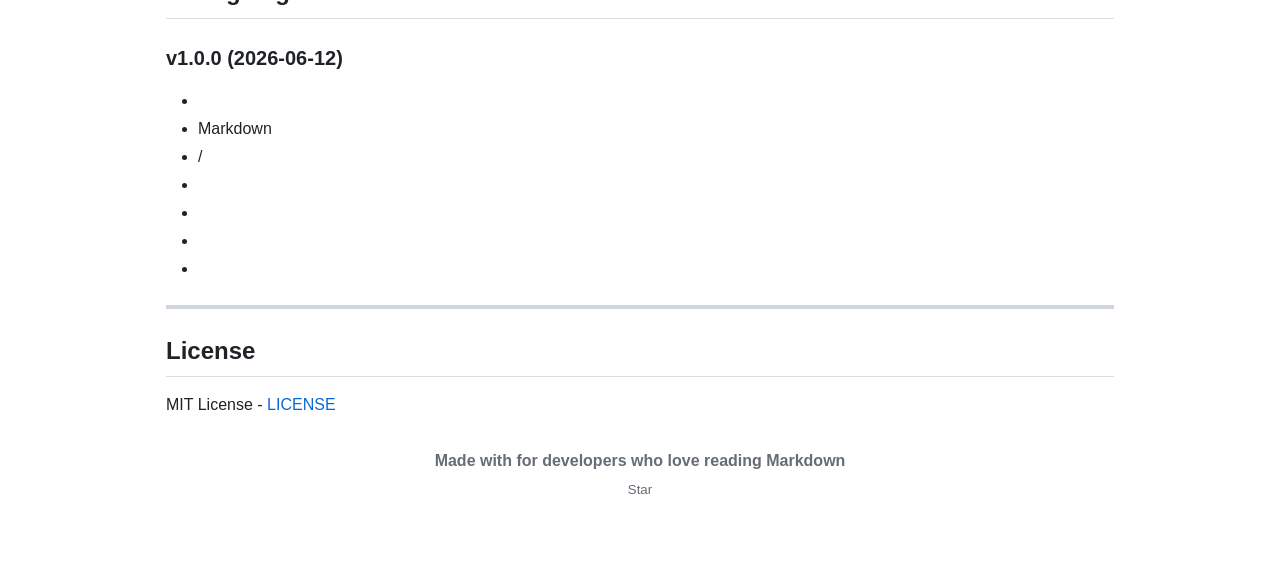
==== commit a1ecc886: "Create GitHub Pages with GitHub-style design and bilingual switch" ====
--- a/index.html
+++ b/index.html
@@ -1,477 +1,576 @@
 <!DOCTYPE html>
-<html lang="zh-CN">
+<html lang="zh-CN" data-color-mode="light" data-light-theme="light" data-dark-theme="dark">
 <head>
 <meta charset="UTF-8">
 <meta name="viewport" content="width=device-width, initial-scale=1.0">
 <title>PureMDread</title>
 <style>
+:root, [data-color-mode="light"] {
+  --color-canvas-default: #ffffff;
+  --color-canvas-inset: #f6f8fa;
+  --color-canvas-subtle: #f6f8fa;
+  --color-border-default: #d0d7de;
+  --color-border-muted: #d8dee4;
+  --color-fg-default: #1f2328;
+  --color-fg-muted: #656d76;
+  --color-fg-subtle: #6e7781;
+  --color-accent-fg: #0969da;
+  --color-accent-emphasis: #0969da;
+  --color-btn-bg: #f6f8fa;
+  --color-btn-border: #d0d7de;
+  --color-btn-hover-bg: #f3f4f6;
+  --color-btn-active-bg: #0969da;
+  --color-btn-active-text: #ffffff;
+  --color-header-bg: #24292f;
+  --color-header-text: #ffffff;
+  --color-header-logo: #f0f6fc;
+  --color-header-search-bg: #24292f;
+  --color-header-search-border: #57606a;
+  --color-neutral-muted: #d0d7de40;
+  --color-scale-gray-1: #eaeef2;
+  --color-scale-gray-5: #d0d7de;
+  --color-scale-blue-5: #0969da;
+  --shadow-resting-small: 0 1px 0 rgba(27,31,36,0.04);
+}
+
+[data-color-mode="dark"] {
+  --color-canvas-default: #0d1117;
+  --color-canvas-inset: #161b22;
+  --color-canvas-subtle: #161b22;
+  --color-border-default: #30363d;
+  --color-border-muted: #21262d;
+  --color-fg-default: #e6edf3;
+  --color-fg-muted: #8b949e;
+  --color-fg-subtle: #6e7681;
+  --color-accent-fg: #58a6ff;
+  --color-accent-emphasis: #1f6feb;
+  --color-btn-bg: #21262d;
+  --color-btn-border: #30363d;
+  --color-btn-hover-bg: #30363d;
+  --color-btn-active-bg: #1f6feb;
+  --color-btn-active-text: #ffffff;
+  --color-header-bg: #161b22;
+  --color-header-text: #f0f6fc;
+  --color-header-logo: #f0f6fc;
+  --color-header-search-bg: #0d1117;
+  --color-header-search-border: #30363d;
+  --color-neutral-muted: #ffffff29;
+  --color-scale-gray-1: #161b22;
+  --color-scale-gray-5: #30363d;
+  --color-scale-blue-5: #1f6feb;
+  --shadow-resting-small: 0 0 transparent;
+}
+
+@media (prefers-color-scheme: dark) {
+  html:not([data-color-mode]) {
+    --color-canvas-default: #0d1117;
+    --color-canvas-inset: #161b22;
+    --color-canvas-subtle: #161b22;
+    --color-border-default: #30363d;
+    --color-border-muted: #21262d;
+    --color-fg-default: #e6edf3;
+    --color-fg-muted: #8b949e;
+    --color-fg-subtle: #6e7681;
+    --color-accent-fg: #58a6ff;
+    --color-accent-emphasis: #1f6feb;
+    --color-btn-bg: #21262d;
+    --color-btn-border: #30363d;
+    --color-btn-hover-bg: #30363d;
+    --color-btn-active-bg: #1f6feb;
+    --color-btn-active-text: #ffffff;
+    --color-header-bg: #161b22;
+    --color-header-text: #f0f6fc;
+    --color-header-logo: #f0f6fc;
+    --color-header-search-bg: #0d1117;
+    --color-header-search-border: #30363d;
+    --color-neutral-muted: #ffffff29;
+    --color-scale-gray-1: #161b22;
+    --color-scale-gray-5: #30363d;
+    --color-scale-blue-5: #1f6feb;
+    --shadow-resting-small: 0 0 transparent;
+  }
+}
+
 * { margin: 0; padding: 0; box-sizing: border-box; }
+
 body {
-  font-family: -apple-system, BlinkMacSystemFont, "Segoe UI", Helvetica, Arial, sans-serif;
-  background: #fff; color: #1f2328; line-height: 1.6;
-  max-width: 880px; margin: 0 auto; padding: 32px 24px 64px;
-}
-img { max-width: 100%; }
-a { color: #0969da; text-decoration: none; }
-a:hover { text-decoration: underline; }
-h1 { font-size: 2em; margin: 8px 0 0; }
-h2 { font-size: 1.5em; margin: 32px 0 12px; padding-bottom: 6px; border-bottom: 1px solid #d0d7de; }
-h3 { font-size: 1.25em; margin: 24px 0 8px; }
-p { margin: 8px 0; }
-ul, ol { padding-left: 24px; margin: 8px 0; }
-li { margin: 4px 0; }
-hr { border: 0; border-top: 1px solid #d0d7de; margin: 24px 0; }
-pre { background: #f6f8fa; padding: 16px; border-radius: 6px; overflow-x: auto; font-size: 13px; line-height: 1.45; }
-code { background: #f6f8fa; padding: 2px 6px; border-radius: 4px; font-size: 85%; }
-pre code { background: none; padding: 0; }
-table { border-collapse: collapse; width: 100%; margin: 12px 0; }
-th, td { padding: 8px 12px; border: 1px solid #d0d7de; text-align: left; }
-th { background: #f6f8fa; font-weight: 600; }
-blockquote { border-left: 4px solid #d0d7de; padding: 0 16px; color: #656d76; margin: 12px 0; }
-.center { text-align: center; }
-.logo { width: 128px; height: 128px; display: inline-block; }
-.logo svg { width: 128px; height: 128px; }
-.cover { width: 99%; border-radius: 8px; }
-.badges { margin: 12px 0; }
-.badges img { display: inline-block; margin: 2px; }
-.footer { margin-top: 48px; color: #656d76; }
-
-.lang-switch { display: flex; justify-content: center; align-items: center; margin: 20px 0 12px; }
+  font-family: -apple-system, BlinkMacSystemFont, "Segoe UI", "Noto Sans", Helvetica, Arial, sans-serif;
+  background: var(--color-canvas-default);
+  color: var(--color-fg-default);
+  line-height: 1.5;
+  font-size: 16px;
+}
+
+.gh-header {
+  background: var(--color-header-bg);
+  color: var(--color-header-text);
+  padding: 16px 32px;
+  display: flex;
+  align-items: center;
+  gap: 8px;
+  font-size: 14px;
+  border-bottom: 1px solid var(--color-border-default);
+}
+.gh-header .gh-icon { width: 32px; height: 32px; }
+.gh-header .gh-icon svg { width: 32px; height: 32px; fill: var(--color-header-logo); }
+.gh-header .gh-slash { color: var(--color-fg-subtle); margin: 0 4px; }
+.gh-header a { color: var(--color-header-text); text-decoration: none; font-weight: 600; }
+.gh-header a:hover { text-decoration: underline; }
+
+.repo-header {
+  padding: 24px 32px 0;
+  max-width: 1012px;
+  margin: 0 auto;
+  width: 100%;
+}
+.repo-header .repo-name-row {
+  display: flex;
+  align-items: center;
+  gap: 8px;
+  margin-bottom: 4px;
+}
+.repo-header .repo-icon { width: 16px; height: 16px; flex-shrink: 0; }
+.repo-header .repo-icon svg { fill: var(--color-fg-muted); width: 16px; height: 16px; }
+.repo-header .repo-owner {
+  color: var(--color-accent-fg);
+  font-size: 20px;
+  font-weight: 400;
+  text-decoration: none;
+}
+.repo-header .repo-owner:hover { text-decoration: underline; }
+.repo-header .repo-slash { color: var(--color-fg-muted); font-size: 20px; font-weight: 300; }
+.repo-header .repo-name {
+  color: var(--color-accent-fg);
+  font-size: 20px;
+  font-weight: 600;
+  text-decoration: none;
+}
+.repo-header .repo-name:hover { text-decoration: underline; }
+.repo-header .repo-visibility {
+  font-size: 12px;
+  color: var(--color-fg-muted);
+  border: 1px solid var(--color-border-default);
+  border-radius: 2em;
+  padding: 0 7px;
+  margin-left: 8px;
+  font-weight: 500;
+  line-height: 18px;
+}
+
+.repo-tabs {
+  display: flex;
+  gap: 0;
+  margin-top: 24px;
+  border-bottom: 1px solid var(--color-border-default);
+  overflow-x: auto;
+}
+.repo-tab {
+  padding: 8px 16px;
+  font-size: 14px;
+  color: var(--color-fg-default);
+  text-decoration: none;
+  border-bottom: 2px solid transparent;
+  white-space: nowrap;
+  line-height: 30px;
+  display: flex;
+  align-items: center;
+  gap: 6px;
+}
+.repo-tab:hover:not(.active) { border-bottom-color: var(--color-neutral-muted); }
+.repo-tab.active { border-bottom-color: #fd8c73; font-weight: 600; }
+.repo-tab .tab-icon { width: 16px; height: 16px; fill: var(--color-fg-muted); }
+.repo-tab .tab-count {
+  background: var(--color-neutral-muted);
+  border-radius: 2em;
+  padding: 0 6px;
+  font-size: 12px;
+  font-weight: 500;
+  min-width: 20px;
+  text-align: center;
+}
+
+.content-area {
+  max-width: 1012px;
+  margin: 0 auto;
+  padding: 0 32px 64px;
+  width: 100%;
+}
+.readme-header {
+  display: flex;
+  align-items: center;
+  justify-content: space-between;
+  padding: 16px 0 8px;
+  border-bottom: 1px solid var(--color-border-default);
+  margin-bottom: 16px;
+}
+.readme-header-left {
+  display: flex;
+  align-items: center;
+  gap: 8px;
+  font-size: 14px;
+  font-weight: 600;
+}
+.readme-header-left .readme-icon { width: 16px; height: 16px; fill: var(--color-fg-muted); }
+
+.lang-switch { display: flex; align-items: center; gap: 0; }
 .lang-switch input { display: none; }
-.switch-track {
-  position: relative; display: inline-flex;
-  border: 1px solid #d0d7de; border-radius: 6px; overflow: hidden;
-  font-size: 14px; font-weight: 500; user-select: none;
-}
-.switch-track label {
-  padding: 6px 22px; cursor: pointer; color: #57606a; background: #f6f8fa;
-  transition: background 0.15s, color 0.15s;
-}
-.switch-track label:first-of-type { border-right: 1px solid #d0d7de; }
-#zh-check:checked ~ .switch-track label[for="zh-check"],
-#en-check:checked ~ .switch-track label[for="en-check"] { background: #0969da; color: #fff; }
+.switch-btn {
+  padding: 5px 16px;
+  font-size: 12px;
+  font-weight: 500;
+  cursor: pointer;
+  border: 1px solid var(--color-btn-border);
+  background: var(--color-btn-bg);
+  color: var(--color-fg-default);
+  transition: background 0.12s, color 0.12s;
+  user-select: none;
+  line-height: 20px;
+}
+.switch-btn:first-of-type { border-radius: 6px 0 0 6px; }
+.switch-btn:last-of-type { border-radius: 0 6px 6px 0; border-left: 0; }
+.switch-btn:hover { background: var(--color-btn-hover-bg); }
+#zh-check:checked ~ .readme-header .switch-btn[for="zh-check"],
+#en-check:checked ~ .readme-header .switch-btn[for="en-check"] {
+  background: var(--color-btn-active-bg);
+  color: var(--color-btn-active-text);
+  border-color: var(--color-btn-active-bg);
+}
+#zh-check:checked ~ .readme-header .switch-btn[for="en-check"] { border-left: 1px solid var(--color-btn-border); }
+#en-check:checked ~ .readme-header .switch-btn[for="zh-check"] { border-left: 1px solid var(--color-btn-border); }
 
 .zh-content, .en-content { display: none; }
 #zh-check:checked ~ .zh-content { display: block; }
 #en-check:checked ~ .en-content { display: block; }
+
+.markdown-body {
+  font-size: 16px;
+  line-height: 1.5;
+  word-wrap: break-word;
+}
+.markdown-body img { max-width: 100%; box-sizing: border-box; }
+.markdown-body a { color: var(--color-accent-fg); text-decoration: none; }
+.markdown-body a:hover { text-decoration: underline; }
+.markdown-body h1 { font-size: 2em; margin: 24px 0 16px; padding-bottom: 0.3em; border-bottom: 1px solid var(--color-border-muted); }
+.markdown-body h2 { font-size: 1.5em; margin: 24px 0 16px; padding-bottom: 0.3em; border-bottom: 1px solid var(--color-border-muted); }
+.markdown-body h3 { font-size: 1.25em; margin: 24px 0 16px; }
+.markdown-body p { margin: 0 0 16px; }
+.markdown-body ul, .markdown-body ol { padding-left: 2em; margin: 0 0 16px; }
+.markdown-body li { margin: 4px 0; }
+.markdown-body li + li { margin-top: 0.25em; }
+.markdown-body hr { height: 0.25em; padding: 0; margin: 24px 0; background: var(--color-border-default); border: 0; }
+.markdown-body blockquote { padding: 0 1em; color: var(--color-fg-muted); border-left: 0.25em solid var(--color-border-default); margin: 0 0 16px; }
+.markdown-body pre { padding: 16px; overflow: auto; font-size: 85%; line-height: 1.45; background: var(--color-canvas-inset); border-radius: 6px; margin: 0 0 16px; }
+.markdown-body code { padding: 0.2em 0.4em; margin: 0; font-size: 85%; background: var(--color-neutral-muted); border-radius: 6px; font-family: ui-monospace, SFMono-Regular, "SF Mono", Menlo, Consolas, monospace; }
+.markdown-body pre code { padding: 0; background: transparent; font-size: 100%; }
+.markdown-body table { border-collapse: collapse; width: 100%; margin: 0 0 16px; display: block; overflow-x: auto; }
+.markdown-body th, .markdown-body td { padding: 6px 13px; border: 1px solid var(--color-border-default); }
+.markdown-body th { font-weight: 600; background: var(--color-canvas-subtle); }
+.markdown-body tr:nth-child(2n) { background: var(--color-canvas-subtle); }
+.markdown-body strong { font-weight: 600; }
+.markdown-body .center { text-align: center; }
+.markdown-body .cover { border-radius: 6px; width: 100%; }
+.markdown-body .footer { margin-top: 32px; color: var(--color-fg-muted); }
+
+.logo-wrap { text-align: center; padding: 16px 0 0; }
+.logo-wrap svg { width: 96px; height: 96px; display: inline-block; }
+.repo-desc { text-align: center; font-size: 16px; color: var(--color-fg-muted); margin: 0 0 16px; }
 </style>
 </head>
 <body>
 
-<div class="center">
-  <div class="logo">
-    <?xml version="1.0" encoding="UTF-8"?>
-<svg id="_图层_1" data-name="图层_1" xmlns="http://www.w3.org/2000/svg" version="1.1" viewBox="0 0 512.7 512.7">
-  <defs>
-    <style>
-      .st0 { fill: #e0e0e0; }
-      .st1 { fill: #384049; }
-    </style>
-  </defs>
-  <rect class="st0" width="512.7" height="512.7" rx="118.6" ry="118.6"/>
-  <g>
-    <path class="st1" d="M297.7,204q3.3.5,5.3,2.5.3,1.9.3,4.3c0,.9,0,1.8,0,2.7,0,1,0,2,0,3,0,1,0,2.1,0,3.2,0,3.5,0,6.9,0,10.4,0,2.4,0,4.8,0,7.2,0,5,0,10,0,15.1,0,6.4,0,12.9,0,19.3,0,4.9,0,9.9,0,14.8,0,2.4,0,4.8,0,7.1,0,3.3,0,6.6,0,9.9,0,1,0,2,0,3,0,.9,0,1.8,0,2.7,0,.8,0,1.6,0,2.4q-.3,1.9-2.3,3.9c-2.6.2-5,.2-7.6.2-.7,0-1.4,0-2.1,0q-5.2,0-6.3-1.2c-.1-2.3-.2-4.5-.2-6.8,0-.7,0-1.4,0-2.2,0-2.4,0-4.7,0-7.1,0-1.6,0-3.3,0-4.9,0-4.3-.1-8.6-.2-12.9,0-4.4-.1-8.8-.2-13.2-.1-8.6-.2-17.3-.3-25.9q-.2.3-1.1,2c-1.7,3.1-3.3,6.2-5,9.2-.6,1-1.1,2.1-1.7,3.2q-13.6,25.2-19.2,33.6-2.6.6-5.8.7c-1,0-2.1.1-3.1.2-4.1-1.2-4.9-3-6.9-6.6-.4-.7-.8-1.5-1.2-2.3-.7-1.3-1.5-2.6-2.3-3.9-.8-1.4-1.5-2.8-2.3-4.2-.4-.7-.8-1.4-1.2-2.2-3.5-6.4-7.1-12.9-10.6-19.3-.5-1-1.1-2-1.7-3-1.3-2.4-2.7-4.9-4-7.3,0,.9,0,1.8,0,2.8,0,8.6-.2,17.2-.3,25.7,0,4.4-.1,8.8-.2,13.2,0,4.3,0,8.5-.2,12.8,0,1.6,0,3.3,0,4.9,0,2.3,0,4.5,0,6.8,0,1.3,0,2.6,0,3.9q-.2,2.9-1.2,3.9c-2.7,0-5.3.1-8,.1q-.4,0-2.3,0-5.6,0-6.7-1.1c0-1.4-.1-2.8-.1-4.2,0-.9,0-1.8,0-2.8,0-1,0-2,0-3,0-1.1,0-2.1,0-3.2,0-3.5,0-7,0-10.5,0-2.4,0-4.8,0-7.3,0-5.1,0-10.1,0-15.2,0-6.5,0-13,0-19.6,0-5,0-10,0-15,0-2.4,0-4.8,0-7.2,0-3.4,0-6.7,0-10.1,0-1,0-2,0-3q0-.5,0-2.8c0-.8,0-1.6,0-2.4q.1-1.8,1.1-2.8c2.6-.3,5.1-.5,7.7-.6q.4,0,2.1-.2c2.3,0,4,0,6.2.8,2.7,2.6,4.3,5.7,6,9,.6,1,1.1,2,1.7,3,1.9,3.4,3.7,6.8,5.4,10.2,1.3,2.5,2.6,5,4,7.4q.2.3,1,1.9c3.7,7,7.5,13.9,11.3,20.7.5.8.9,1.7,1.4,2.5.4.7.7,2.2,1.2,3.2s1.4,2.8,2.2,4.7c.7.7,1.2.9,1.8,0,.3-.9.5-1.5.7-2.4,1.2-3.5,2.8-6.6,4.6-9.9.3-.6.7-1.2,1-1.8,1.1-2,2.1-3.9,3.2-5.9.7-1.4,1.5-2.7,2.2-4.1q9.6-17.9,14.3-26.1c1.3-2.3,2.4-4.5,3.4-6.9,3.6-7.9,8.4-7.6,16.3-7.2Z"/>
-    <path class="st1" d="M89,177.5c6.1.7,12,1.7,18,3.1.9.2,1.9.4,2.8.7,11.9,2.8,23.5,6.5,35.2,10.3.9.3,1.9.6,2.9.9q26.8,8.8,33.1,15.1.2,2,.2,4.6c0,1,0,1.9,0,2.9q0,.5,0,3.2c0,1.1,0,2.2,0,3.4,0,3.7,0,7.4,0,11.1,0,2.6,0,5.1,0,7.7,0,6,0,12.1,0,18.1,0,6.9,0,13.8,0,20.6,0,14.1,0,28.3-.1,42.4-1.3.7-2.6,1.3-3.8,2-.7.4-1.4.7-2.2,1.1q-2,.9-4.5.9c-3.9-1.6-7.4-3.6-11-5.7-10.1-5.5-20.4-9.3-31.5-12.4q-.3,0-2.1-.6c-11.5-3.1-24.6-3.8-36.4-1.8q-2.5.4-4.5-.6c0-16.3,0-32.5-.1-48.8,0-7.6,0-15.1,0-22.7,0-6.6,0-13.2,0-19.7,0-3.5,0-7,0-10.5,0-3.9,0-7.8,0-11.7,0-1.2,0-2.3,0-3.5,0-1.1,0-2.1,0-3.2,0-.9,0-1.8,0-2.8.3-3,1.2-4.2,4.3-4.2ZM95,188.5v105c6.6.3,13.2.7,20,1,3.9.6,7.5,1.2,11.2,2.2.9.2,1.8.4,2.8.7,12.4,3.1,23.7,7.7,34.9,13.6q4.9,2.5,7,2.5v-101c-7.3-3.6-14-6.7-21.5-9.4-1.1-.4-2.1-.8-3.2-1.2-11.9-4.2-24-7.4-36.3-10.5-1.1-.3-2.2-.6-3.3-.9-1.1-.3-2.1-.6-3.3-.8-1-.3-1.9-.5-2.9-.8q-2.5-.5-5.5-.5Z"/>
-    <path class="st1" d="M396.7,219.9c-13.5-12.9-28.7-14.8-46.7-14.7-3.1,0-6.2,0-9.4,0-2.1,0-4.1,0-6.2,0q-2.5,0-2.9,0c-1,0-1.9,0-2.9,0-.9,0-1.8,0-2.6,0-3,0-4.9-.5-5.2,3,0,.8,0,1.6,0,2.4q0,2.3,0,2.8c0,1,0,2,0,3,0,3.4,0,6.7,0,10.1,0,2.4,0,4.8,0,7.2,0,5,0,10,0,15,0,6.5,0,13,0,19.6,0,5.1,0,10.1,0,15.2,0,2.4,0,4.8,0,7.3,0,3.5,0,7,0,10.5,0,1.1,0,2.1,0,3.2,0,1,0,2,0,3,0,.9,0,1.8,0,2.8,0,1.4,0,2.8.1,4.2q1.1,1.1,7,1.2,2.2,0,2.6,0c1.8,0,3.6,0,5.4,0,2.8,0,5.7,0,8.5,0,13.3.1,24.7-.5,37.2-5.5,11.2-5.4,20.3-15.5,24.4-27.2.3-.9.6-1.8.8-2.6,1.9-5.5,3-10.9,3.3-16.7.5-16.3-2.3-31.3-13.6-43.9ZM391,270.5c-.8,4.1-2,7.4-4,11-.6,1.1-1.2,2.1-1.8,3.2-6.2,7.5-16.3,13-20.2,13.8s-17.2,0-26,0v-77q34.2,0,43.3,8.9c9.8,12.2,9.8,25.1,8.7,40.1Z"/>
-    <path class="st1" d="M61.9,197.3c.7,0,1.5,0,2.3,0q.4,0,2.4,0,.4,0,2.6,0,.4,0,2.6,0c2.1,0,4.2,0,6.3,0v9h-10v117c8.9-2,17.8-4,27-6,4.5-1,9.1-2,13.6-2.9q.5-.1,3-.7c7.2-1.5,13.4-1.7,20.4.6v6c-15.1,3.6-30.3,7-45.5,10.3-1.9.4-3.8.8-5.7,1.3-2.7.6-5.4,1.2-8.1,1.8q-.4,0-2.5.6c-4.1.9-7.3,1.4-11.3.1-1.7-1.7-1.1-3.9-1.1-6.2,0-1.1,0-2.3,0-3.4,0-1.2,0-2.5,0-3.8,0-1.3,0-2.6,0-4,0-3.6,0-7.2,0-10.8,0-3,0-6,0-9,0-7.1,0-14.1,0-21.2,0-7.3,0-14.6,0-21.9,0-6.2,0-12.5,0-18.7,0-3.7,0-7.5,0-11.2,0-4.2,0-8.3,0-12.5,0-1.2,0-2.5,0-3.8,0-1.1,0-2.3,0-3.4,0-1,0-2,0-3,.3-3,1.1-4.2,4.1-4.6Z"/>
-    <path class="st1" d="M421.9,194.2q.4,0,2.7,0c2.9.4,3.5,1.1,5.4,3.4q1,1.8,1.9,3.9c.3.8.7,1.5,1,2.3q.2.4,1.1,2.5c.4.9.8,1.7,1.1,2.6,1.2,2.8,2.4,5.6,3.6,8.4.8,1.8,1.6,3.7,2.4,5.5,1.2,2.7,2.3,5.4,3.5,8.1,1.8,4.2,3.6,8.3,5.5,12.4.3.7.7,1.4,1,2.2.6,1.3,1.2,2.7,1.8,4,2.5,5.6,2.7,9.1.7,14.9-.6,1.4-1.2,2.8-1.8,4.2-.3.8-.7,1.5-1,2.3-1.1,2.5-2.1,5-3.2,7.5-1.5,3.4-2.9,6.9-4.4,10.3-.4.8-.7,1.7-1.1,2.6-3.6,8.3-6.9,16.7-10.2,25.2-.4.9-.7,1.9-1.1,2.8-.3.8-.6,1.6-.9,2.4q-.9,1.9-2.9,3.9-2.6.2-5.6.1c-1,0-2,0-3,0-.8,0-1.5,0-2.3,0-1.6-4.8,0-8.3,1.8-12.7.3-.7.6-1.5.9-2.3.7-1.6,1.3-3.2,2-4.8,1.1-2.5,2.1-5,3.1-7.5,3.1-7.4,6.2-14.9,9.4-22.2.5-1.1.9-2.2,1.4-3.3.9-2,1.7-4,2.6-5.9.4-.9.8-1.7,1.1-2.6.3-.7.7-1.5,1-2.2,1.4-5.8-1.5-11.2-3.8-16.4-.3-.8-.7-1.5-1-2.3-1.1-2.5-2.2-4.9-3.3-7.4-.7-1.6-1.4-3.2-2.1-4.9-2.8-6.3-5.5-12.6-8.3-18.9-.3-.7-.6-1.5-1-2.2-.6-1.4-1.2-2.7-1.8-4.1q-2.9-6.5-3.2-9.1c2.5-2.5,3.5-2.3,6.9-2.3Z"/>
-    <path class="st1" d="M110,214.5q36.3,4.4,43.7,12.9c4.9,6.3,6.2,11.2,5.3,19.1-1.7,5.3-4.2,9-9,12-4.2,2-7.6,2.3-12.2,2.2-1.2,0-2.5,0-3.8,0-4.5-.3-8.6-1.2-13-2.3,0,.6,0,1.1,0,1.7,0,2.6,0,5.1,0,7.7,0,.9,0,1.8,0,2.7,0,.9,0,1.7,0,2.6,0,.8,0,1.6,0,2.4q-.1,1.9-1.1,2.9-7.5.2-10-1v-30c3.7-.9,5.2-1,8.8-.4q.5,0,2.8.4c.9.2,1.9.3,2.9.5q15,2.4,19.5.1c2.7-3.2,2.7-5.2,2.8-9.2-1-3.5-2.8-5-5.7-7.3-2.6-.9-4.8-1.6-7.5-2.2-.7-.2-1.4-.3-2.1-.5-5.6-1.3-11.2-2.2-16.9-2.9q-2.5-.4-4.5-1.4v-10Z"/>
-  </g>
-</svg>
+<div class="gh-header">
+  <span class="gh-icon">
+    <svg viewBox="0 0 16 16"><path fill-rule="evenodd" d="M8 0C3.58 0 0 3.58 0 8c0 3.54 2.29 6.53 5.47 7.59.4.07.55-.17.55-.38 0-.19-.01-.82-.01-1.49-2.01.37-2.53-.49-2.69-.94-.09-.23-.48-.94-.82-1.13-.28-.15-.68-.52-.01-.53.63-.01 1.08.58 1.23.82.72 1.21 1.87.87 2.33.66.07-.52.28-.87.51-1.07-1.78-.2-3.64-.89-3.64-3.95 0-.87.31-1.59.82-2.15-.08-.2-.36-1.02.08-2.12 0 0 .67-.21 2.2.82.64-.18 1.32-.27 2-.27.68 0 1.36.09 2 .27 1.53-1.04 2.2-.82 2.2-.82.44 1.1.16 1.92.08 2.12.51.56.82 1.27.82 2.15 0 3.07-1.87 3.75-3.65 3.95.29.25.54.73.54 1.48 0 1.07-.01 1.93-.01 2.2 0 .21.15.46.55.38A8.013 8.013 0 0016 8c0-4.42-3.58-8-8-8z"></path></svg>
+  </span>
+  <a href="https://github.com/wu66chen">wu66chen</a>
+  <span class="gh-slash">/</span>
+  <a href="https://github.com/wu66chen/PureMDread">PureMDread</a>
+</div>
+
+<div class="repo-header">
+  <div class="repo-name-row">
+    <span class="repo-icon">
+      <svg viewBox="0 0 16 16"><path fill-rule="evenodd" d="M2 2.5A2.5 2.5 0 014.5 0h8.75a.75.75 0 01.75.75v12.5a.75.75 0 01-.75.75h-2.5a.75.75 0 110-1.5h1.75v-2h-8a1 1 0 00-.714 1.7.75.75 0 01-1.072 1.05A2.495 2.495 0 012 11.5v-9zm10.5-1V9h-8c-.356 0-.694.074-1 .208V2.5a1 1 0 011-1h8zM5 12.25v3.25a.25.25 0 00.4.2l1.45-1.087a.25.25 0 01.3 0L8.6 15.7a.25.25 0 00.4-.2v-3.25a.25.25 0 00-.25-.25h-3.5a.25.25 0 00-.25.25z"></path></svg>
+    </span>
+    <a class="repo-owner" href="https://github.com/wu66chen">wu66chen</a>
+    <span class="repo-slash">/</span>
+    <a class="repo-name" href="https://github.com/wu66chen/PureMDread">PureMDread</a>
+    <span class="repo-visibility">Public</span>
   </div>
 </div>
-<h1 class="center">PureMDread</h1>
-
-<div class="center badges">
-  <a href="https://github.com/wu66chen/PureMDread/stargazers">
-    <img src="https://img.shields.io/github/stars/wu66chen/PureMDread?style=flat-square" alt="Stars">
+
+<div class="repo-tabs">
+  <a class="repo-tab active" href="#">
+    <svg class="tab-icon" viewBox="0 0 16 16"><path fill-rule="evenodd" d="M2 2.5A2.5 2.5 0 014.5 0h8.75a.75.75 0 01.75.75v12.5a.75.75 0 01-.75.75h-2.5a.75.75 0 110-1.5h1.75v-2h-8a1 1 0 00-.714 1.7.75.75 0 01-1.072 1.05A2.495 2.495 0 012 11.5v-9zm10.5-1V9h-8c-.356 0-.694.074-1 .208V2.5a1 1 0 011-1h8zM5 12.25v3.25a.25.25 0 00.4.2l1.45-1.087a.25.25 0 01.3 0L8.6 15.7a.25.25 0 00.4-.2v-3.25a.25.25 0 00-.25-.25h-3.5a.25.25 0 00-.25.25z"></path></svg>
+    README
   </a>
-  <a href="https://github.com/wu66chen/PureMDread/network/members">
-    <img src="https://img.shields.io/github/forks/wu66chen/PureMDread?style=flat-square" alt="Forks">
+  <a class="repo-tab" href="https://github.com/wu66chen/PureMDread/blob/main/LICENSE">
+    <svg class="tab-icon" viewBox="0 0 16 16"><path fill-rule="evenodd" d="M8.75.75a.75.75 0 00-1.5 0V2h-.984c-.305 0-.604.08-.869.23l-1.288.737A.25.25 0 013.984 3H1.75a.75.75 0 000 1.5h.428L.066 9.192a.75.75 0 00.154.838l.53-.53-.53.53v.001l.002.002.002.002.006.006.016.015.045.04a3.514 3.514 0 00.686.45A4.492 4.492 0 003 11c.88 0 1.556-.22 2.023-.454a3.514 3.514 0 00.686-.45l.045-.04.016-.015.006-.006.002-.002.001-.002L5.25 9.5l.53.53a.75.75 0 00.154-.838L3.822 4.5h.162a.75.75 0 00.522-.197l1.288-.737A.25.25 0 016.145 3.5H7.25v8.485a.25.25 0 00.5 0V.75h.25a.25.25 0 00.25-.25h.5a.25.25 0 00.25.25h.25v8.485a.25.25 0 00.5 0V.75z"></path></svg>
+    MIT License
   </a>
-  <a href="https://github.com/wu66chen/PureMDread/issues">
-    <img src="https://img.shields.io/github/issues/wu66chen/PureMDread?style=flat-square" alt="Issues">
+  <a class="repo-tab" href="https://github.com/wu66chen/PureMDread/releases">
+    <svg class="tab-icon" viewBox="0 0 16 16"><path fill-rule="evenodd" d="M7.976 0A7.977 7.977 0 000 7.976c0 3.522 2.3 6.507 5.431 7.584.392.049.538-.196.538-.392v-1.37c-2.201.49-2.69-1.06-2.69-1.06-.36-.91-.88-1.15-.88-1.15-.72-.49.05-.49.05-.49.79.05 1.22.81 1.22.81.71 1.22 1.86.86 2.3.66.07-.49.29-.86.53-1.06-1.76-.2-3.62-.88-3.62-3.92 0-.86.29-1.57.81-2.12-.1-.2-.39-.98.05-2.04 0 0 .66-.2 2.15.81.64-.17 1.32-.27 2.01-.27.68 0 1.37.1 2.01.27 1.49-1.01 2.15-.81 2.15-.81.44 1.06.15 1.84.05 2.04.52.55.81 1.26.81 2.12 0 3.04-1.86 3.72-3.62 3.92.29.25.54.71.54 1.44v2.14c0 .2.15.44.54.39A8.013 8.013 0 0016 7.976C16 3.572 12.428 0 7.976 0z"/></svg>
+    Releases <span class="tab-count">1</span>
   </a>
-  <a href="https://github.com/wu66chen/PureMDread/blob/main/LICENSE">
-    <img src="https://img.shields.io/github/license/wu66chen/PureMDread?style=flat-square" alt="License">
-  </a>
-</div>
+</div>
+
+<div class="content-area">
 
 <input type="radio" name="lang" id="zh-check" checked>
 <input type="radio" name="lang" id="en-check">
 
-<div class="lang-switch">
-  <div class="switch-track">
-    <label for="zh-check">中文</label>
-    <label for="en-check">English</label>
+<div class="readme-header">
+  <div class="readme-header-left">
+    <svg class="readme-icon" viewBox="0 0 16 16"><path fill-rule="evenodd" d="M2 2.5A2.5 2.5 0 014.5 0h8.75a.75.75 0 01.75.75v12.5a.75.75 0 01-.75.75h-2.5a.75.75 0 110-1.5h1.75v-2h-8a1 1 0 00-.714 1.7.75.75 0 01-1.072 1.05A2.495 2.495 0 012 11.5v-9zm10.5-1V9h-8c-.356 0-.694.074-1 .208V2.5a1 1 0 011-1h8zM5 12.25v3.25a.25.25 0 00.4.2l1.45-1.087a.25.25 0 01.3 0L8.6 15.7a.25.25 0 00.4-.2v-3.25a.25.25 0 00-.25-.25h-3.5a.25.25 0 00-.25.25z"></path></svg>
+    README.md
   </div>
-</div>
-
-<div class="zh-content">
-
-<p class="center">
-  <strong>纯净的本地 Markdown 阅读器 Chrome 扩展</strong><br>
-  一键美观阅读，无需转换 · 明暗双主题 · 代码高亮 · 自动目录
-</p>
-
-<p class="center">
-  <img class="cover" src="https://raw.githubusercontent.com/wu66chen/PureMDread/main/assets/cover.jpg" alt="Screenshot">
-</p>
-
-<hr>
-
-<h2>✨ 功能特性</h2>
-
-<h3>🎨 核心渲染</h3>
-<ul>
-<li><strong>自动检测渲染</strong> - 自动识别并渲染浏览器中打开的 <code>.md</code> / <code>.markdown</code> / <code>.mdown</code> / <code>.mkd</code> 文件</li>
-<li><strong>GitHub 风格</strong> - 完美复刻 GitHub Markdown 渲染风格</li>
-<li><strong>GFM 语法支持</strong> - 完整支持表格、任务列表、删除线等 GitHub Flavored Markdown</li>
-<li><strong>全语言代码高亮</strong> - 内置 Highlight.js，支持几乎所有编程语言</li>
-</ul>
-
-<h3>🌓 主题系统</h3>
-<ul>
-<li><strong>明暗双主题</strong> - 一键切换浅色/深色模式</li>
-<li><strong>设置记忆</strong> - 主题选择自动保存，下次打开自动应用</li>
-<li><strong>护眼配色</strong> - 浅色模式采用柔和 <code>#e0e0e0</code> 灰色背景，长时间阅读不疲劳</li>
-</ul>
-
-<h3>📑 阅读体验</h3>
-<ul>
-<li><strong>智能目录生成</strong> - 自动提取文档标题生成可点击跳转的目录</li>
-<li><strong>字号调节</strong> - A- / 恢复默认 / A+ 三档字号控制，12px-24px 范围</li>
-<li><strong>一键打印/PDF</strong> - 内置打印按钮，直接导出美观的 PDF 文档</li>
-<li><strong>相对路径图片修复</strong> - 自动修复本地 Markdown 中的相对路径图片</li>
-</ul>
-
-<h3>⚡ 性能优势</h3>
-<ul>
-<li><strong>零延迟渲染</strong> - <code>document_start</code> 时机注入，页面加载即渲染</li>
-<li><strong>无网络依赖</strong> - 纯本地运行，不收集任何数据</li>
-<li><strong>轻量无负担</strong> - 完整包体 &lt; 500KB，内存占用极低</li>
-</ul>
-
-<hr>
-
-<h2>🚀 安装方法</h2>
-
-<h3>方法一：开发者模式加载（推荐）</h3>
+  <div class="lang-switch">
+    <label class="switch-btn" for="zh-check">ZW</label>
+    <label class="switch-btn" for="en-check">EN</label>
+  </div>
+</div>
+
+<div class="zh-content markdown-body">
+
+<div class="logo-wrap">
+<?xml version="1.0" encoding="UTF-8"?>
+<svg xmlns="http://www.w3.org/2000/svg" viewBox="0 0 512.7 512.7"><defs><style>.st0{fill:#e0e0e0}.st1{fill:#384049}</style></defs><rect class="st0" width="512.7" height="512.7" rx="118.6" ry="118.6"/><g><path class="st1" d="M297.7,204q3.3.5,5.3,2.5.3,1.9.3,4.3c0,.9,0,1.8,0,2.7,0,1,0,2,0,3,0,1,0,2.1,0,3.2,0,3.5,0,6.9,0,10.4,0,2.4,0,4.8,0,7.2,0,5,0,10,0,15.1,0,6.4,0,12.9,0,19.3,0,4.9,0,9.9,0,14.8,0,2.4,0,4.8,0,7.1,0,3.3,0,6.6,0,9.9,0,1,0,2,0,3,0,.9,0,1.8,0,2.7,0,.8,0,1.6,0,2.4q-.3,1.9-2.3,3.9c-2.6.2-5,.2-7.6.2-.7,0-1.4,0-2.1,0q-5.2,0-6.3-1.2c-.1-2.3-.2-4.5-.2-6.8,0-.7,0-1.4,0-2.2,0-2.4,0-4.7,0-7.1,0-1.6,0-3.3,0-4.9,0-4.3-.1-8.6-.2-12.9,0-4.4-.1-8.8-.2-13.2-.1-8.6-.2-17.3-.3-25.9q-.2.3-1.1,2c-1.7,3.1-3.3,6.2-5,9.2-.6,1-1.1,2.1-1.7,3.2q-13.6,25.2-19.2,33.6-2.6.6-5.8.7c-1,0-2.1.1-3.1.2-4.1-1.2-4.9-3-6.9-6.6-.4-.7-.8-1.5-1.2-2.3-.7-1.3-1.5-2.6-2.3-3.9-.8-1.4-1.5-2.8-2.3-4.2-.4-.7-.8-1.4-1.2-2.2-3.5-6.4-7.1-12.9-10.6-19.3-.5-1-1.1-2-1.7-3-1.3-2.4-2.7-4.9-4-7.3,0,.9,0,1.8,0,2.8,0,8.6-.2,17.2-.3,25.7,0,4.4-.1,8.8-.2,13.2,0,4.3,0,8.5-.2,12.8,0,1.6,0,3.3,0,4.9,0,2.3,0,4.5,0,6.8,0,1.3,0,2.6,0,3.9q-.2,2.9-1.2,3.9c-2.7,0-5.3.1-8,.1q-.4,0-2.3,0-5.6,0-6.7-1.1c0-1.4-.1-2.8-.1-4.2,0-.9,0-1.8,0-2.8,0-1,0-2,0-3,0-1.1,0-2.1,0-3.2,0-3.5,0-7,0-10.5,0-2.4,0-4.8,0-7.3,0-5.1,0-10.1,0-15.2,0-6.5,0-13,0-19.6,0-5,0-10,0-15,0-2.4,0-4.8,0-7.2,0-3.4,0-6.7,0-10.1,0-1,0-2,0-3q0-.5,0-2.8c0-.8,0-1.6,0-2.4q.1-1.8,1.1-2.8c2.6-.3,5.1-.5,7.7-.6q.4,0,2.1-.2c2.3,0,4,0,6.2.8,2.7,2.6,4.3,5.7,6,9,.6,1,1.1,2,1.7,3,1.9,3.4,3.7,6.8,5.4,10.2,1.3,2.5,2.6,5,4,7.4q.2.3,1,1.9c3.7,7,7.5,13.9,11.3,20.7.5.8.9,1.7,1.4,2.5.4.7.7,2.2,1.2,3.2s1.4,2.8,2.2,4.7c.7.7,1.2.9,1.8,0,.3-.9.5-1.5.7-2.4,1.2-3.5,2.8-6.6,4.6-9.9.3-.6.7-1.2,1-1.8,1.1-2,2.1-3.9,3.2-5.9.7-1.4,1.5-2.7,2.2-4.1q9.6-17.9,14.3-26.1c1.3-2.3,2.4-4.5,3.4-6.9,3.6-7.9,8.4-7.6,16.3-7.2Z"/><path class="st1" d="M89,177.5c6.1.7,12,1.7,18,3.1.9.2,1.9.4,2.8.7,11.9,2.8,23.5,6.5,35.2,10.3.9.3,1.9.6,2.9.9q26.8,8.8,33.1,15.1.2,2,.2,4.6c0,1,0,1.9,0,2.9q0,.5,0,3.2c0,1.1,0,2.2,0,3.4,0,3.7,0,7.4,0,11.1,0,2.6,0,5.1,0,7.7,0,6,0,12.1,0,18.1,0,6.9,0,13.8,0,20.6,0,14.1,0,28.3-.1,42.4-1.3.7-2.6,1.3-3.8,2-.7.4-1.4.7-2.2,1.1q-2,.9-4.5.9c-3.9-1.6-7.4-3.6-11-5.7-10.1-5.5-20.4-9.3-31.5-12.4q-.3,0-2.1-.6c-11.5-3.1-24.6-3.8-36.4-1.8q-2.5.4-4.5-.6c0-16.3,0-32.5-.1-48.8,0-7.6,0-15.1,0-22.7,0-6.6,0-13.2,0-19.7,0-3.5,0-7,0-10.5,0-3.9,0-7.8,0-11.7,0-1.2,0-2.3,0-3.5,0-1.1,0-2.1,0-3.2,0-.9,0-1.8,0-2.8.3-3,1.2-4.2,4.3-4.2ZM95,188.5v105c6.6.3,13.2.7,20,1,3.9.6,7.5,1.2,11.2,2.2.9.2,1.8.4,2.8.7,12.4,3.1,23.7,7.7,34.9,13.6q4.9,2.5,7,2.5v-101c-7.3-3.6-14-6.7-21.5-9.4-1.1-.4-2.1-.8-3.2-1.2-11.9-4.2-24-7.4-36.3-10.5-1.1-.3-2.2-.6-3.3-.9-1.1-.3-2.1-.6-3.3-.8-1-.3-1.9-.5-2.9-.8q-2.5-.5-5.5-.5Z"/><path class="st1" d="M396.7,219.9c-13.5-12.9-28.7-14.8-46.7-14.7-3.1,0-6.2,0-9.4,0-2.1,0-4.1,0-6.2,0q-2.5,0-2.9,0c-1,0-1.9,0-2.9,0-.9,0-1.8,0-2.6,0-3,0-4.9-.5-5.2,3,0,.8,0,1.6,0,2.4q0,2.3,0,2.8c0,1,0,2,0,3,0,3.4,0,6.7,0,10.1,0,2.4,0,4.8,0,7.2,0,5,0,10,0,15,0,6.5,0,13,0,19.6,0,5.1,0,10.1,0,15.2,0,2.4,0,4.8,0,7.3,0,3.5,0,7,0,10.5,0,1.1,0,2.1,0,3.2,0,1,0,2,0,3,0,.9,0,1.8,0,2.8,0,1.4,0,2.8.1,4.2q1.1,1.1,7,1.2,2.2,0,2.6,0c1.8,0,3.6,0,5.4,0,2.8,0,5.7,0,8.5,0,13.3.1,24.7-.5,37.2-5.5,11.2-5.4,20.3-15.5,24.4-27.2.3-.9.6-1.8.8-2.6,1.9-5.5,3-10.9,3.3-16.7.5-16.3-2.3-31.3-13.6-43.9ZM391,270.5c-.8,4.1-2,7.4-4,11-.6,1.1-1.2,2.1-1.8,3.2-6.2,7.5-16.3,13-20.2,13.8s-17.2,0-26,0v-77q34.2,0,43.3,8.9c9.8,12.2,9.8,25.1,8.7,40.1Z"/><path class="st1" d="M61.9,197.3c.7,0,1.5,0,2.3,0q.4,0,2.4,0,.4,0,2.6,0,.4,0,2.6,0c2.1,0,4.2,0,6.3,0v9h-10v117c8.9-2,17.8-4,27-6,4.5-1,9.1-2,13.6-2.9q.5-.1,3-.7c7.2-1.5,13.4-1.7,20.4.6v6c-15.1,3.6-30.3,7-45.5,10.3-1.9.4-3.8.8-5.7,1.3-2.7.6-5.4,1.2-8.1,1.8q-.4,0-2.5.6c-4.1.9-7.3,1.4-11.3.1-1.7-1.7-1.1-3.9-1.1-6.2,0-1.1,0-2.3,0-3.4,0-1.2,0-2.5,0-3.8,0-1.3,0-2.6,0-4,0-3.6,0-7.2,0-10.8,0-3,0-6,0-9,0-7.1,0-14.1,0-21.2,0-7.3,0-14.6,0-21.9,0-6.2,0-12.5,0-18.7,0-3.7,0-7.5,0-11.2,0-4.2,0-8.3,0-12.5,0-1.2,0-2.5,0-3.8,0-1.1,0-2.3,0-3.4,0-1,0-2,0-3,.3-3,1.1-4.2,4.1-4.6Z"/><path class="st1" d="M421.9,194.2q.4,0,2.7,0c2.9.4,3.5,1.1,5.4,3.4q1,1.8,1.9,3.9c.3.8.7,1.5,1,2.3q.2.4,1.1,2.5c.4.9.8,1.7,1.1,2.6,1.2,2.8,2.4,5.6,3.6,8.4.8,1.8,1.6,3.7,2.4,5.5,1.2,2.7,2.3,5.4,3.5,8.1,1.8,4.2,3.6,8.3,5.5,12.4.3.7.7,1.4,1,2.2.6,1.3,1.2,2.7,1.8,4,2.5,5.6,2.7,9.1.7,14.9-.6,1.4-1.2,2.8-1.8,4.2-.3.8-.7,1.5-1,2.3-1.1,2.5-2.1,5-3.2,7.5-1.5,3.4-2.9,6.9-4.4,10.3-.4.8-.7,1.7-1.1,2.6-3.6,8.3-6.9,16.7-10.2,25.2-.4.9-.7,1.9-1.1,2.8-.3.8-.6,1.6-.9,2.4q-.9,1.9-2.9,3.9-2.6.2-5.6.1c-1,0-2,0-3,0-.8,0-1.5,0-2.3,0-1.6-4.8,0-8.3,1.8-12.7.3-.7.6-1.5.9-2.3.7-1.6,1.3-3.2,2-4.8,1.1-2.5,2.1-5,3.1-7.5,3.1-7.4,6.2-14.9,9.4-22.2.5-1.1.9-2.2,1.4-3.3.9-2,1.7-4,2.6-5.9.4-.9.8-1.7,1.1-2.6.3-.7.7-1.5,1-2.2,1.4-5.8-1.5-11.2-3.8-16.4-.3-.8-.7-1.5-1-2.3-1.1-2.5-2.2-4.9-3.3-7.4-.7-1.6-1.4-3.2-2.1-4.9-2.8-6.3-5.5-12.6-8.3-18.9-.3-.7-.6-1.5-1-2.2-.6-1.4-1.2-2.7-1.8-4.1q-2.9-6.5-3.2-9.1c2.5-2.5,3.5-2.3,6.9-2.3Z"/><path class="st1" d="M110,214.5q36.3,4.4,43.7,12.9c4.9,6.3,6.2,11.2,5.3,19.1-1.7,5.3-4.2,9-9,12-4.2,2-7.6,2.3-12.2,2.2-1.2,0-2.5,0-3.8,0-4.5-.3-8.6-1.2-13-2.3,0,.6,0,1.1,0,1.7,0,2.6,0,5.1,0,7.7,0,.9,0,1.8,0,2.7,0,.9,0,1.7,0,2.6,0,.8,0,1.6,0,2.4q-.1,1.9-1.1,2.9-7.5.2-10-1v-30c3.7-.9,5.2-1,8.8-.4q.5,0,2.8.4c.9.2,1.9.3,2.9.5q15,2.4,19.5.1c2.7-3.2,2.7-5.2,2.8-9.2-1-3.5-2.8-5-5.7-7.3-2.6-.9-4.8-1.6-7.5-2.2-.7-.2-1.4-.3-2.1-.5-5.6-1.3-11.2-2.2-16.9-2.9q-2.5-.4-4.5-1.4v-10Z"/></g></svg>
+</div>
+<h1 class="center">PureMDread</h1>
+<p class="repo-desc">Chrome</p>
+<p class="center"><img class="cover" src="https://raw.githubusercontent.com/wu66chen/PureMDread/main/assets/cover.jpg" alt=""></p>
+<hr>
+<h2>Features</h2>
+<h3>Rendering</h3>
+<ul>
+<li><strong></strong> -  <code>.md</code> / <code>.markdown</code> / <code>.mdown</code> / <code>.mkd</code></li>
+<li><strong>GitHub </strong> -  GitHub Markdown </li>
+<li><strong>GFM </strong> -  </li>
+<li><strong></strong> -  Highlight.js</li>
+</ul>
+<h3>Theme</h3>
+<ul>
+<li><strong></strong> -  / </li>
+<li><strong></strong> -  </li>
+<li><strong></strong> -  <code>#e0e0e0</code> </li>
+</ul>
+<h3>Reading</h3>
+<ul>
+<li><strong></strong> -  </li>
+<li><strong></strong> - A- /  / A+ 12px-24px</li>
+<li><strong>/PDF</strong> -  PDF</li>
+<li><strong></strong> -  Markdown </li>
+</ul>
+<h3>Performance</h3>
+<ul>
+<li><strong></strong> - <code>document_start</code>  </li>
+<li><strong></strong> -  </li>
+<li><strong></strong> -  &lt; 500KB</li>
+</ul>
+<hr>
+<h2>Install</h2>
+<h3></h3>
 <ol>
-<li>下载本仓库 ZIP 或克隆到本地</li>
-<li>打开 Chrome 浏览器，地址栏输入 <code>chrome://extensions/</code></li>
-<li>开启右上角 <strong>开发者模式</strong></li>
-<li>点击 <strong>加载已解压的扩展程序</strong></li>
-<li>选择 <code>markdown-reader-extension</code> 文件夹</li>
-<li>⚠️ <strong>重要</strong>：点击插件卡片的「详情」→ 开启 <strong>允许访问文件网址</strong></li>
+<li> ZIP </li>
+<li> Chrome <code>chrome://extensions/</code></li>
+<li><strong></strong></li>
+<li><strong></strong></li>
+<li><code>markdown-reader-extension</code> </li>
+<li>   <strong></strong></li>
 </ol>
-
-<h3>方法二：Chrome 应用商店</h3>
-<blockquote>🔜 即将上架 Chrome Web Store，敬请期待</blockquote>
-
-<hr>
-
-<h2>📖 使用说明</h2>
-
-<h3>基础使用</h3>
+<blockquote> Chrome Web Store</blockquote>
+<hr>
+<h2>Usage</h2>
 <ol>
-<li>直接在 Chrome 中拖入本地 <code>.md</code> 文件</li>
-<li>或在地址栏输入本地文件路径 <code>file:///path/to/your/file.md</code></li>
-<li>插件自动完成渲染，享受美观的阅读体验</li>
+<li> Chrome  <code>.md</code> </li>
+<li><code>file:///path/to/file.md</code></li>
+<li></li>
 </ol>
-
-<h3>工具栏功能</h3>
+<h3></h3>
 <table>
-<tr><th>按钮</th><th>功能</th></tr>
-<tr><td>📑</td><td>显示/隐藏文档目录</td></tr>
-<tr><td>🌓</td><td>切换明暗主题</td></tr>
-<tr><td><strong>A-</strong></td><td>减小字号</td></tr>
-<tr><td><strong>↺</strong></td><td>恢复默认字号 (16px)</td></tr>
-<tr><td><strong>A+</strong></td><td>增大字号</td></tr>
-<tr><td>🖨️</td><td>打印/导出 PDF</td></tr>
+<tr><th></th><th></th></tr>
+<tr><td>0</td><td>/</td></tr>
+<tr><td>1</td><td>/</td></tr>
+<tr><td><strong>A-</strong></td><td></td></tr>
+<tr><td><strong></strong></td><td> (16px)</td></tr>
+<tr><td><strong>A+</strong></td><td></td></tr>
+<tr><td>2</td><td>/ PDF</td></tr>
 </table>
-
-<hr>
-
-<h2>⚙️ 配置说明</h2>
-
-<h3>文件类型匹配</h3>
-<p>插件默认自动渲染以下扩展名的本地文件：</p>
-<ul>
-<li><code>.md</code></li>
-<li><code>.markdown</code></li>
-<li><code>.mdown</code></li>
-<li><code>.mkd</code></li>
-</ul>
-<p>如需添加更多扩展名，可在 <code>manifest.json</code> 的 <code>content_scripts.matches</code> 中配置。</p>
-
-<h3>权限说明</h3>
-<ul>
-<li><code>storage</code> - 用于保存用户主题偏好设置</li>
-<li><code>file:///*</code> - 用于访问本地 Markdown 文件（必须手动开启）</li>
-</ul>
-
-<hr>
-
-<h2>🛠️ 技术栈</h2>
-
+<hr>
+<h2>Tech Stack</h2>
 <table>
-<tr><th>技术</th><th>版本</th><th>用途</th></tr>
-<tr><td>Chrome Extension</td><td>Manifest V3</td><td>扩展框架</td></tr>
-<tr><td>Marked.js</td><td>v11.1.1</td><td>Markdown 解析引擎</td></tr>
-<tr><td>Highlight.js</td><td>v11.9.0</td><td>代码语法高亮</td></tr>
-<tr><td>GitHub Markdown CSS</td><td>v5.5.0</td><td>渲染样式</td></tr>
-<tr><td>原生 JavaScript</td><td>ES6+</td><td>业务逻辑</td></tr>
+<tr><th></th><th></th><th></th></tr>
+<tr><td>Chrome Extension</td><td>Manifest V3</td><td></td></tr>
+<tr><td>Marked.js</td><td>v11.1.1</td><td>Markdown </td></tr>
+<tr><td>Highlight.js</td><td>v11.9.0</td><td></td></tr>
+<tr><td>GitHub Markdown CSS</td><td>v5.5.0</td><td></td></tr>
+<tr><td> JavaScript</td><td>ES6+</td><td></td></tr>
 </table>
-
-<blockquote><strong>无框架依赖</strong> - 纯原生实现，无 React/Vue 等框架，性能极致</blockquote>
-
-<hr>
-
-<h2>📁 项目结构</h2>
-
+<blockquote><strong></strong> -  </blockquote>
+<hr>
+<h2>Structure</h2>
 <pre>markdown-reader-extension/
-├── manifest.json              # 扩展配置文件
-├── popup.html                 # 工具栏弹出面板
-├── README.md                  # 本文件
-├── css/
-│   ├── style.css              # 自定义主题样式
-│   ├── github-markdown.css    # GitHub Markdown 样式
-│   └── highlight-github.css   # 代码高亮样式
-├── js/
-│   ├── content.js             # 核心渲染逻辑
-│   ├── popup.js               # 弹出面板逻辑
-│   ├── marked.min.js          # Marked.js 库
-│   └── highlight.min.js       # Highlight.js 库
-└── icons/
-    ├── icon.svg               # SVG 矢量图标
-    ├── icon16.png             # 16×16 工具栏图标
-    ├── icon48.png             # 48×48 扩展管理图标
-    └── icon128.png            # 128×128 商店图标</pre>
-
-<hr>
-
-<h2>🤝 参与贡献</h2>
-<p>欢迎提交 Issue 和 Pull Request！</p>
-
-<h3>开发建议</h3>
+  manifest.json
+  popup.html
+  css/
+    style.css
+    github-markdown.css
+    highlight-github.css
+  js/
+    content.js
+    popup.js
+    marked.min.js
+    highlight.min.js
+  icons/
+    icon.svg / icon16.png / icon48.png / icon128.png</pre>
+<hr>
+<h2>Contributing</h2>
 <ol>
-<li>Fork 本仓库</li>
-<li>创建功能分支 <code>git checkout -b feature/AmazingFeature</code></li>
-<li>提交更改 <code>git commit -m 'Add some AmazingFeature'</code></li>
-<li>推送到分支 <code>git push origin feature/AmazingFeature</code></li>
-<li>开启 Pull Request</li>
+<li>Fork </li>
+<li> <code>git checkout -b feature/AmazingFeature</code></li>
+<li> <code>git commit -m 'Add some AmazingFeature'</code></li>
+<li> <code>git push origin feature/AmazingFeature</code></li>
+<li>Pull Request</li>
 </ol>
-
-<hr>
-
-<h2>📝 更新日志</h2>
+<hr>
+<h2>Changelog</h2>
 <h3>v1.0.0 (2026-06-12)</h3>
 <ul>
-<li>✅ 初始版本发布</li>
-<li>✅ Markdown 自动渲染</li>
-<li>✅ 明暗双主题切换</li>
-<li>✅ 智能目录生成</li>
-<li>✅ 字号调节功能</li>
-<li>✅ 代码语法高亮</li>
-<li>✅ 本地图片路径修复</li>
-</ul>
-
-<hr>
-
-<h2>📄 开源协议</h2>
-<p>本项目采用 <strong>MIT License</strong> 开源协议 - 详见 <a href="LICENSE">LICENSE</a> 文件</p>
-
-<hr>
-
-<p class="center footer">
-  <strong>Made with ❤️ for developers who love reading Markdown</strong><br>
-  <sub>如果觉得好用，欢迎给个 ⭐ Star 支持</sub>
-</p>
-
-</div>
-
-<div class="en-content">
-
-<p class="center">
-  <strong>A clean, local Markdown reader Chrome extension</strong><br>
-  Beautiful rendering with one click, no conversion · Light/Dark themes · Syntax highlighting · Auto TOC
-</p>
-
-<p class="center">
-  <img class="cover" src="https://raw.githubusercontent.com/wu66chen/PureMDread/main/assets/cover.jpg" alt="Screenshot">
-</p>
-
-<hr>
-
-<h2>✨ Features</h2>
-
-<h3>🎨 Core Rendering</h3>
-<ul>
-<li><strong>Auto-detect &amp; Render</strong> - Automatically detects and renders <code>.md</code> / <code>.markdown</code> / <code>.mdown</code> / <code>.mkd</code> files opened in the browser</li>
-<li><strong>GitHub Style</strong> - Faithfully reproduces the GitHub Flavored Markdown rendering style</li>
-<li><strong>GFM Support</strong> - Full support for tables, task lists, strikethrough, and all GitHub Flavored Markdown features</li>
-<li><strong>Universal Syntax Highlighting</strong> - Built-in Highlight.js, supporting virtually all programming languages</li>
-</ul>
-
-<h3>🌓 Theme System</h3>
-<ul>
-<li><strong>Light &amp; Dark Themes</strong> - One-click toggle between light and dark modes</li>
-<li><strong>Preference Memory</strong> - Theme selection is automatically saved and applied on next launch</li>
-<li><strong>Eye-Friendly Colors</strong> - Light mode uses a soft <code>#e0e0e0</code> gray background for comfortable long reading sessions</li>
-</ul>
-
-<h3>📑 Reading Experience</h3>
-<ul>
-<li><strong>Smart TOC Generation</strong> - Automatically extracts document headings to generate a clickable table of contents</li>
-<li><strong>Font Size Control</strong> - Three-level adjustment: A- / Reset / A+, ranging from 12px to 24px</li>
-<li><strong>One-click Print/PDF</strong> - Built-in print button for exporting beautifully formatted PDF documents</li>
-<li><strong>Relative Path Image Fix</strong> - Automatically resolves relative image paths in local Markdown files</li>
-</ul>
-
-<h3>⚡ Performance</h3>
-<ul>
-<li><strong>Zero-latency Rendering</strong> - Injected at <code>document_start</code>, renders as the page loads</li>
-<li><strong>No Network Dependency</strong> - Runs entirely locally, collects zero data</li>
-<li><strong>Lightweight</strong> - Full package under 500KB, minimal memory footprint</li>
-</ul>
-
-<hr>
-
-<h2>🚀 Installation</h2>
-
-<h3>Method 1: Developer Mode (Recommended)</h3>
+<li>  </li>
+<li> Markdown </li>
+<li> / </li>
+<li>  </li>
+<li>  </li>
+<li>  </li>
+<li>  </li>
+</ul>
+<hr>
+<h2>License</h2>
+<p>MIT License -  <a href="LICENSE">LICENSE</a></p>
+<p class="footer center"><strong>Made with  for developers who love reading Markdown</strong><br><sub>  Star </sub></p>
+
+</div>
+
+<div class="en-content markdown-body">
+
+<div class="logo-wrap">
+<?xml version="1.0" encoding="UTF-8"?>
+<svg xmlns="http://www.w3.org/2000/svg" viewBox="0 0 512.7 512.7"><defs><style>.st0{fill:#e0e0e0}.st1{fill:#384049}</style></defs><rect class="st0" width="512.7" height="512.7" rx="118.6" ry="118.6"/><g><path class="st1" d="M297.7,204q3.3.5,5.3,2.5.3,1.9.3,4.3c0,.9,0,1.8,0,2.7,0,1,0,2,0,3,0,1,0,2.1,0,3.2,0,3.5,0,6.9,0,10.4,0,2.4,0,4.8,0,7.2,0,5,0,10,0,15.1,0,6.4,0,12.9,0,19.3,0,4.9,0,9.9,0,14.8,0,2.4,0,4.8,0,7.1,0,3.3,0,6.6,0,9.9,0,1,0,2,0,3,0,.9,0,1.8,0,2.7,0,.8,0,1.6,0,2.4q-.3,1.9-2.3,3.9c-2.6.2-5,.2-7.6.2-.7,0-1.4,0-2.1,0q-5.2,0-6.3-1.2c-.1-2.3-.2-4.5-.2-6.8,0-.7,0-1.4,0-2.2,0-2.4,0-4.7,0-7.1,0-1.6,0-3.3,0-4.9,0-4.3-.1-8.6-.2-12.9,0-4.4-.1-8.8-.2-13.2-.1-8.6-.2-17.3-.3-25.9q-.2.3-1.1,2c-1.7,3.1-3.3,6.2-5,9.2-.6,1-1.1,2.1-1.7,3.2q-13.6,25.2-19.2,33.6-2.6.6-5.8.7c-1,0-2.1.1-3.1.2-4.1-1.2-4.9-3-6.9-6.6-.4-.7-.8-1.5-1.2-2.3-.7-1.3-1.5-2.6-2.3-3.9-.8-1.4-1.5-2.8-2.3-4.2-.4-.7-.8-1.4-1.2-2.2-3.5-6.4-7.1-12.9-10.6-19.3-.5-1-1.1-2-1.7-3-1.3-2.4-2.7-4.9-4-7.3,0,.9,0,1.8,0,2.8,0,8.6-.2,17.2-.3,25.7,0,4.4-.1,8.8-.2,13.2,0,4.3,0,8.5-.2,12.8,0,1.6,0,3.3,0,4.9,0,2.3,0,4.5,0,6.8,0,1.3,0,2.6,0,3.9q-.2,2.9-1.2,3.9c-2.7,0-5.3.1-8,.1q-.4,0-2.3,0-5.6,0-6.7-1.1c0-1.4-.1-2.8-.1-4.2,0-.9,0-1.8,0-2.8,0-1,0-2,0-3,0-1.1,0-2.1,0-3.2,0-3.5,0-7,0-10.5,0-2.4,0-4.8,0-7.3,0-5.1,0-10.1,0-15.2,0-6.5,0-13,0-19.6,0-5,0-10,0-15,0-2.4,0-4.8,0-7.2,0-3.4,0-6.7,0-10.1,0-1,0-2,0-3q0-.5,0-2.8c0-.8,0-1.6,0-2.4q.1-1.8,1.1-2.8c2.6-.3,5.1-.5,7.7-.6q.4,0,2.1-.2c2.3,0,4,0,6.2.8,2.7,2.6,4.3,5.7,6,9,.6,1,1.1,2,1.7,3,1.9,3.4,3.7,6.8,5.4,10.2,1.3,2.5,2.6,5,4,7.4q.2.3,1,1.9c3.7,7,7.5,13.9,11.3,20.7.5.8.9,1.7,1.4,2.5.4.7.7,2.2,1.2,3.2s1.4,2.8,2.2,4.7c.7.7,1.2.9,1.8,0,.3-.9.5-1.5.7-2.4,1.2-3.5,2.8-6.6,4.6-9.9.3-.6.7-1.2,1-1.8,1.1-2,2.1-3.9,3.2-5.9.7-1.4,1.5-2.7,2.2-4.1q9.6-17.9,14.3-26.1c1.3-2.3,2.4-4.5,3.4-6.9,3.6-7.9,8.4-7.6,16.3-7.2Z"/><path class="st1" d="M89,177.5c6.1.7,12,1.7,18,3.1.9.2,1.9.4,2.8.7,11.9,2.8,23.5,6.5,35.2,10.3.9.3,1.9.6,2.9.9q26.8,8.8,33.1,15.1.2,2,.2,4.6c0,1,0,1.9,0,2.9q0,.5,0,3.2c0,1.1,0,2.2,0,3.4,0,3.7,0,7.4,0,11.1,0,2.6,0,5.1,0,7.7,0,6,0,12.1,0,18.1,0,6.9,0,13.8,0,20.6,0,14.1,0,28.3-.1,42.4-1.3.7-2.6,1.3-3.8,2-.7.4-1.4.7-2.2,1.1q-2,.9-4.5.9c-3.9-1.6-7.4-3.6-11-5.7-10.1-5.5-20.4-9.3-31.5-12.4q-.3,0-2.1-.6c-11.5-3.1-24.6-3.8-36.4-1.8q-2.5.4-4.5-.6c0-16.3,0-32.5-.1-48.8,0-7.6,0-15.1,0-22.7,0-6.6,0-13.2,0-19.7,0-3.5,0-7,0-10.5,0-3.9,0-7.8,0-11.7,0-1.2,0-2.3,0-3.5,0-1.1,0-2.1,0-3.2,0-.9,0-1.8,0-2.8.3-3,1.2-4.2,4.3-4.2ZM95,188.5v105c6.6.3,13.2.7,20,1,3.9.6,7.5,1.2,11.2,2.2.9.2,1.8.4,2.8.7,12.4,3.1,23.7,7.7,34.9,13.6q4.9,2.5,7,2.5v-101c-7.3-3.6-14-6.7-21.5-9.4-1.1-.4-2.1-.8-3.2-1.2-11.9-4.2-24-7.4-36.3-10.5-1.1-.3-2.2-.6-3.3-.9-1.1-.3-2.1-.6-3.3-.8-1-.3-1.9-.5-2.9-.8q-2.5-.5-5.5-.5Z"/><path class="st1" d="M396.7,219.9c-13.5-12.9-28.7-14.8-46.7-14.7-3.1,0-6.2,0-9.4,0-2.1,0-4.1,0-6.2,0q-2.5,0-2.9,0c-1,0-1.9,0-2.9,0-.9,0-1.8,0-2.6,0-3,0-4.9-.5-5.2,3,0,.8,0,1.6,0,2.4q0,2.3,0,2.8c0,1,0,2,0,3,0,3.4,0,6.7,0,10.1,0,2.4,0,4.8,0,7.2,0,5,0,10,0,15,0,6.5,0,13,0,19.6,0,5.1,0,10.1,0,15.2,0,2.4,0,4.8,0,7.3,0,3.5,0,7,0,10.5,0,1.1,0,2.1,0,3.2,0,1,0,2,0,3,0,.9,0,1.8,0,2.8,0,1.4,0,2.8.1,4.2q1.1,1.1,7,1.2,2.2,0,2.6,0c1.8,0,3.6,0,5.4,0,2.8,0,5.7,0,8.5,0,13.3.1,24.7-.5,37.2-5.5,11.2-5.4,20.3-15.5,24.4-27.2.3-.9.6-1.8.8-2.6,1.9-5.5,3-10.9,3.3-16.7.5-16.3-2.3-31.3-13.6-43.9ZM391,270.5c-.8,4.1-2,7.4-4,11-.6,1.1-1.2,2.1-1.8,3.2-6.2,7.5-16.3,13-20.2,13.8s-17.2,0-26,0v-77q34.2,0,43.3,8.9c9.8,12.2,9.8,25.1,8.7,40.1Z"/><path class="st1" d="M61.9,197.3c.7,0,1.5,0,2.3,0q.4,0,2.4,0,.4,0,2.6,0,.4,0,2.6,0c2.1,0,4.2,0,6.3,0v9h-10v117c8.9-2,17.8-4,27-6,4.5-1,9.1-2,13.6-2.9q.5-.1,3-.7c7.2-1.5,13.4-1.7,20.4.6v6c-15.1,3.6-30.3,7-45.5,10.3-1.9.4-3.8.8-5.7,1.3-2.7.6-5.4,1.2-8.1,1.8q-.4,0-2.5.6c-4.1.9-7.3,1.4-11.3.1-1.7-1.7-1.1-3.9-1.1-6.2,0-1.1,0-2.3,0-3.4,0-1.2,0-2.5,0-3.8,0-1.3,0-2.6,0-4,0-3.6,0-7.2,0-10.8,0-3,0-6,0-9,0-7.1,0-14.1,0-21.2,0-7.3,0-14.6,0-21.9,0-6.2,0-12.5,0-18.7,0-3.7,0-7.5,0-11.2,0-4.2,0-8.3,0-12.5,0-1.2,0-2.5,0-3.8,0-1.1,0-2.3,0-3.4,0-1,0-2,0-3,.3-3,1.1-4.2,4.1-4.6Z"/><path class="st1" d="M421.9,194.2q.4,0,2.7,0c2.9.4,3.5,1.1,5.4,3.4q1,1.8,1.9,3.9c.3.8.7,1.5,1,2.3q.2.4,1.1,2.5c.4.9.8,1.7,1.1,2.6,1.2,2.8,2.4,5.6,3.6,8.4.8,1.8,1.6,3.7,2.4,5.5,1.2,2.7,2.3,5.4,3.5,8.1,1.8,4.2,3.6,8.3,5.5,12.4.3.7.7,1.4,1,2.2.6,1.3,1.2,2.7,1.8,4,2.5,5.6,2.7,9.1.7,14.9-.6,1.4-1.2,2.8-1.8,4.2-.3.8-.7,1.5-1,2.3-1.1,2.5-2.1,5-3.2,7.5-1.5,3.4-2.9,6.9-4.4,10.3-.4.8-.7,1.7-1.1,2.6-3.6,8.3-6.9,16.7-10.2,25.2-.4.9-.7,1.9-1.1,2.8-.3.8-.6,1.6-.9,2.4q-.9,1.9-2.9,3.9-2.6.2-5.6.1c-1,0-2,0-3,0-.8,0-1.5,0-2.3,0-1.6-4.8,0-8.3,1.8-12.7.3-.7.6-1.5.9-2.3.7-1.6,1.3-3.2,2-4.8,1.1-2.5,2.1-5,3.1-7.5,3.1-7.4,6.2-14.9,9.4-22.2.5-1.1.9-2.2,1.4-3.3.9-2,1.7-4,2.6-5.9.4-.9.8-1.7,1.1-2.6.3-.7.7-1.5,1-2.2,1.4-5.8-1.5-11.2-3.8-16.4-.3-.8-.7-1.5-1-2.3-1.1-2.5-2.2-4.9-3.3-7.4-.7-1.6-1.4-3.2-2.1-4.9-2.8-6.3-5.5-12.6-8.3-18.9-.3-.7-.6-1.5-1-2.2-.6-1.4-1.2-2.7-1.8-4.1q-2.9-6.5-3.2-9.1c2.5-2.5,3.5-2.3,6.9-2.3Z"/><path class="st1" d="M110,214.5q36.3,4.4,43.7,12.9c4.9,6.3,6.2,11.2,5.3,19.1-1.7,5.3-4.2,9-9,12-4.2,2-7.6,2.3-12.2,2.2-1.2,0-2.5,0-3.8,0-4.5-.3-8.6-1.2-13-2.3,0,.6,0,1.1,0,1.7,0,2.6,0,5.1,0,7.7,0,.9,0,1.8,0,2.7,0,.9,0,1.7,0,2.6,0,.8,0,1.6,0,2.4q-.1,1.9-1.1,2.9-7.5.2-10-1v-30c3.7-.9,5.2-1,8.8-.4q.5,0,2.8.4c.9.2,1.9.3,2.9.5q15,2.4,19.5.1c2.7-3.2,2.7-5.2,2.8-9.2-1-3.5-2.8-5-5.7-7.3-2.6-.9-4.8-1.6-7.5-2.2-.7-.2-1.4-.3-2.1-.5-5.6-1.3-11.2-2.2-16.9-2.9q-2.5-.4-4.5-1.4v-10Z"/></g></svg>
+</div>
+<h1 class="center">PureMDread</h1>
+<p class="repo-desc">A clean, local Markdown reader Chrome extension<br>Beautiful rendering, no conversion  Light/Dark themes  Syntax highlighting  Auto TOC</p>
+<p class="center"><img class="cover" src="https://raw.githubusercontent.com/wu66chen/PureMDread/main/assets/cover.jpg" alt="Screenshot"></p>
+<hr>
+<h2>Features</h2>
+<h3>Core Rendering</h3>
+<ul>
+<li><strong>Auto-detect   Render</strong> - Automatically renders <code>.md</code> / <code>.markdown</code> / <code>.mdown</code> / <code>.mkd</code></li>
+<li><strong>GitHub Style</strong> - Faithfully reproduces GitHub Flavored Markdown</li>
+<li><strong>GFM Support</strong> - Tables, task lists, strikethrough, etc.</li>
+<li><strong>Syntax Highlighting</strong> - Built-in Highlight.js, all languages</li>
+</ul>
+<h3>Theme System</h3>
+<ul>
+<li><strong>Light   Dark</strong> - One-click toggle</li>
+<li><strong>Preference Memory</strong> - Auto-saved and applied</li>
+<li><strong>Eye-Friendly</strong> - Soft <code>#e0e0e0</code> gray background</li>
+</ul>
+<h3>Reading Experience</h3>
+<ul>
+<li><strong>Smart TOC</strong> - Auto-generated clickable table of contents</li>
+<li><strong>Font Size</strong> - A- / Reset / A+, 12px-24px range</li>
+<li><strong>Print/PDF</strong> - One-click export</li>
+<li><strong>Image Path Fix</strong> - Auto-resolve relative paths</li>
+</ul>
+<h3>Performance</h3>
+<ul>
+<li><strong>Zero-latency</strong> - <code>document_start</code> injection</li>
+<li><strong>No Network</strong> - Runs entirely locally</li>
+<li><strong>Lightweight</strong> -  500KB package</li>
+</ul>
+<hr>
+<h2>Installation</h2>
+<h3>Developer Mode (Recommended)</h3>
 <ol>
-<li>Download the repository ZIP or clone it locally</li>
-<li>Open Chrome and navigate to <code>chrome://extensions/</code></li>
-<li>Enable <strong>Developer mode</strong> in the top right corner</li>
+<li>Download repository ZIP or clone locally</li>
+<li>Open Chrome, navigate to <code>chrome://extensions/</code></li>
+<li>Enable <strong>Developer mode</strong></li>
 <li>Click <strong>Load unpacked</strong></li>
-<li>Select the <code>markdown-reader-extension</code> folder</li>
-<li>⚠️ <strong>Important</strong>: Click "Details" on the extension card → Enable <strong>Allow access to file URLs</strong></li>
+<li>Select <code>markdown-reader-extension</code> folder</li>
+<li>  <strong>Important</strong>: Extension Details  Enable <strong>Allow access to file URLs</strong></li>
 </ol>
-
-<h3>Method 2: Chrome Web Store</h3>
-<blockquote>🔜 Coming soon to Chrome Web Store</blockquote>
-
-<hr>
-
-<h2>📖 Usage</h2>
-
-<h3>Basics</h3>
+<blockquote>  Coming soon to Chrome Web Store</blockquote>
+<hr>
+<h2>Usage</h2>
 <ol>
-<li>Drag and drop a local <code>.md</code> file directly into Chrome</li>
-<li>Or enter a local file path in the address bar: <code>file:///path/to/your/file.md</code></li>
-<li>The extension will automatically render it for a beautiful reading experience</li>
+<li>Drag a local <code>.md</code> file into Chrome</li>
+<li>Or enter <code>file:///path/to/file.md</code> in the address bar</li>
+<li>The extension auto-renders for a beautiful reading experience</li>
 </ol>
-
 <h3>Toolbar</h3>
 <table>
 <tr><th>Button</th><th>Function</th></tr>
-<tr><td>📑</td><td>Show/hide Table of Contents</td></tr>
-<tr><td>🌓</td><td>Toggle Light/Dark theme</td></tr>
-<tr><td><strong>A-</strong></td><td>Decrease font size</td></tr>
-<tr><td><strong>↺</strong></td><td>Reset font size (16px)</td></tr>
-<tr><td><strong>A+</strong></td><td>Increase font size</td></tr>
-<tr><td>🖨️</td><td>Print / Export PDF</td></tr>
+<tr><td>0</td><td>Show/hide TOC</td></tr>
+<tr><td>1</td><td>Toggle theme</td></tr>
+<tr><td><strong>A-</strong></td><td>Decrease font</td></tr>
+<tr><td><strong></strong></td><td>Reset (16px)</td></tr>
+<tr><td><strong>A+</strong></td><td>Increase font</td></tr>
+<tr><td>2</td><td>Print/PDF</td></tr>
 </table>
-
-<hr>
-
-<h2>⚙️ Configuration</h2>
-
-<h3>File Type Matching</h3>
-<p>The extension automatically renders local files with the following extensions:</p>
-<ul>
-<li><code>.md</code></li>
-<li><code>.markdown</code></li>
-<li><code>.mdown</code></li>
-<li><code>.mkd</code></li>
-</ul>
-<p>To add more extensions, configure <code>content_scripts.matches</code> in <code>manifest.json</code>.</p>
-
-<h3>Permissions</h3>
-<ul>
-<li><code>storage</code> - Used to save your theme preference</li>
-<li><code>file:///*</code> - Required to access local Markdown files (must be manually enabled)</li>
-</ul>
-
-<hr>
-
-<h2>🛠️ Tech Stack</h2>
-
+<hr>
+<h2>Tech Stack</h2>
 <table>
 <tr><th>Technology</th><th>Version</th><th>Purpose</th></tr>
-<tr><td>Chrome Extension</td><td>Manifest V3</td><td>Extension framework</td></tr>
-<tr><td>Marked.js</td><td>v11.1.1</td><td>Markdown parsing engine</td></tr>
-<tr><td>Highlight.js</td><td>v11.9.0</td><td>Code syntax highlighting</td></tr>
+<tr><td>Chrome Extension</td><td>Manifest V3</td><td>Framework</td></tr>
+<tr><td>Marked.js</td><td>v11.1.1</td><td>Markdown parsing</td></tr>
+<tr><td>Highlight.js</td><td>v11.9.0</td><td>Syntax highlighting</td></tr>
 <tr><td>GitHub Markdown CSS</td><td>v5.5.0</td><td>Rendering styles</td></tr>
 <tr><td>Vanilla JavaScript</td><td>ES6+</td><td>Business logic</td></tr>
 </table>
-
-<blockquote><strong>Zero Framework Dependency</strong> - Pure vanilla implementation, no React/Vue, maximum performance</blockquote>
-
-<hr>
-
-<h2>📁 Project Structure</h2>
-
+<blockquote><strong>Zero Framework Dependency</strong> - Pure vanilla, maximum performance</blockquote>
+<hr>
+<h2>Project Structure</h2>
 <pre>markdown-reader-extension/
-├── manifest.json              # Extension configuration file
-├── popup.html                 # Toolbar popup panel
-├── README.md                  # This file
-├── css/
-│   ├── style.css              # Custom theme styles
-│   ├── github-markdown.css    # GitHub Markdown styles
-│   └── highlight-github.css   # Code highlighting styles
-├── js/
-│   ├── content.js             # Core rendering logic
-│   ├── popup.js               # Popup panel logic
-│   ├── marked.min.js          # Marked.js library
-│   └── highlight.min.js       # Highlight.js library
-└── icons/
-    ├── icon.svg               # SVG vector icon
-    ├── icon16.png             # 16×16 toolbar icon
-    ├── icon48.png             # 48×48 extension management icon
-    └── icon128.png            # 128×128 store icon</pre>
-
-<hr>
-
-<h2>🤝 Contributing</h2>
-<p>Issues and Pull Requests are welcome!</p>
-
-<h3>Development Guide</h3>
+  manifest.json
+  popup.html
+  css/
+    style.css
+    github-markdown.css
+    highlight-github.css
+  js/
+    content.js
+    popup.js
+    marked.min.js
+    highlight.min.js
+  icons/
+    icon.svg / icon16.png / icon48.png / icon128.png</pre>
+<hr>
+<h2>Contributing</h2>
 <ol>
 <li>Fork this repository</li>
-<li>Create a feature branch: <code>git checkout -b feature/AmazingFeature</code></li>
-<li>Commit your changes: <code>git commit -m 'Add some AmazingFeature'</code></li>
-<li>Push to the branch: <code>git push origin feature/AmazingFeature</code></li>
+<li>Create branch <code>git checkout -b feature/AmazingFeature</code></li>
+<li>Commit <code>git commit -m 'Add some AmazingFeature'</code></li>
+<li>Push <code>git push origin feature/AmazingFeature</code></li>
 <li>Open a Pull Request</li>
 </ol>
-
-<hr>
-
-<h2>📝 Changelog</h2>
+<hr>
+<h2>Changelog</h2>
 <h3>v1.0.0 (2026-06-12)</h3>
 <ul>
-<li>✅ Initial release</li>
-<li>✅ Markdown auto-rendering</li>
-<li>✅ Light/Dark theme toggle</li>
-<li>✅ Smart TOC generation</li>
-<li>✅ Font size adjustment</li>
-<li>✅ Code syntax highlighting</li>
-<li>✅ Local image path resolution</li>
-</ul>
-
-<hr>
-
-<h2>📄 License</h2>
-<p>This project is licensed under the <strong>MIT License</strong> - see the <a href="LICENSE">LICENSE</a> file for details.</p>
-
-<hr>
-
-<p class="center footer">
-  <strong>Made with ❤️ for developers who love reading Markdown</strong><br>
-  <sub>If you find this useful, please give it a ⭐ Star!</sub>
-</p>
+<li> Initial release</li>
+<li> Markdown auto-rendering</li>
+<li> Light/Dark theme toggle</li>
+<li> Smart TOC generation</li>
+<li> Font size adjustment</li>
+<li> Code syntax highlighting</li>
+<li> Local image path resolution</li>
+</ul>
+<hr>
+<h2>License</h2>
+<p>MIT License - see <a href="LICENSE">LICENSE</a></p>
+<p class="footer center"><strong>Made with  for developers who love reading Markdown</strong><br><sub>If useful, please give a  Star!</sub></p>
+
+</div>
 
 </div>
 
